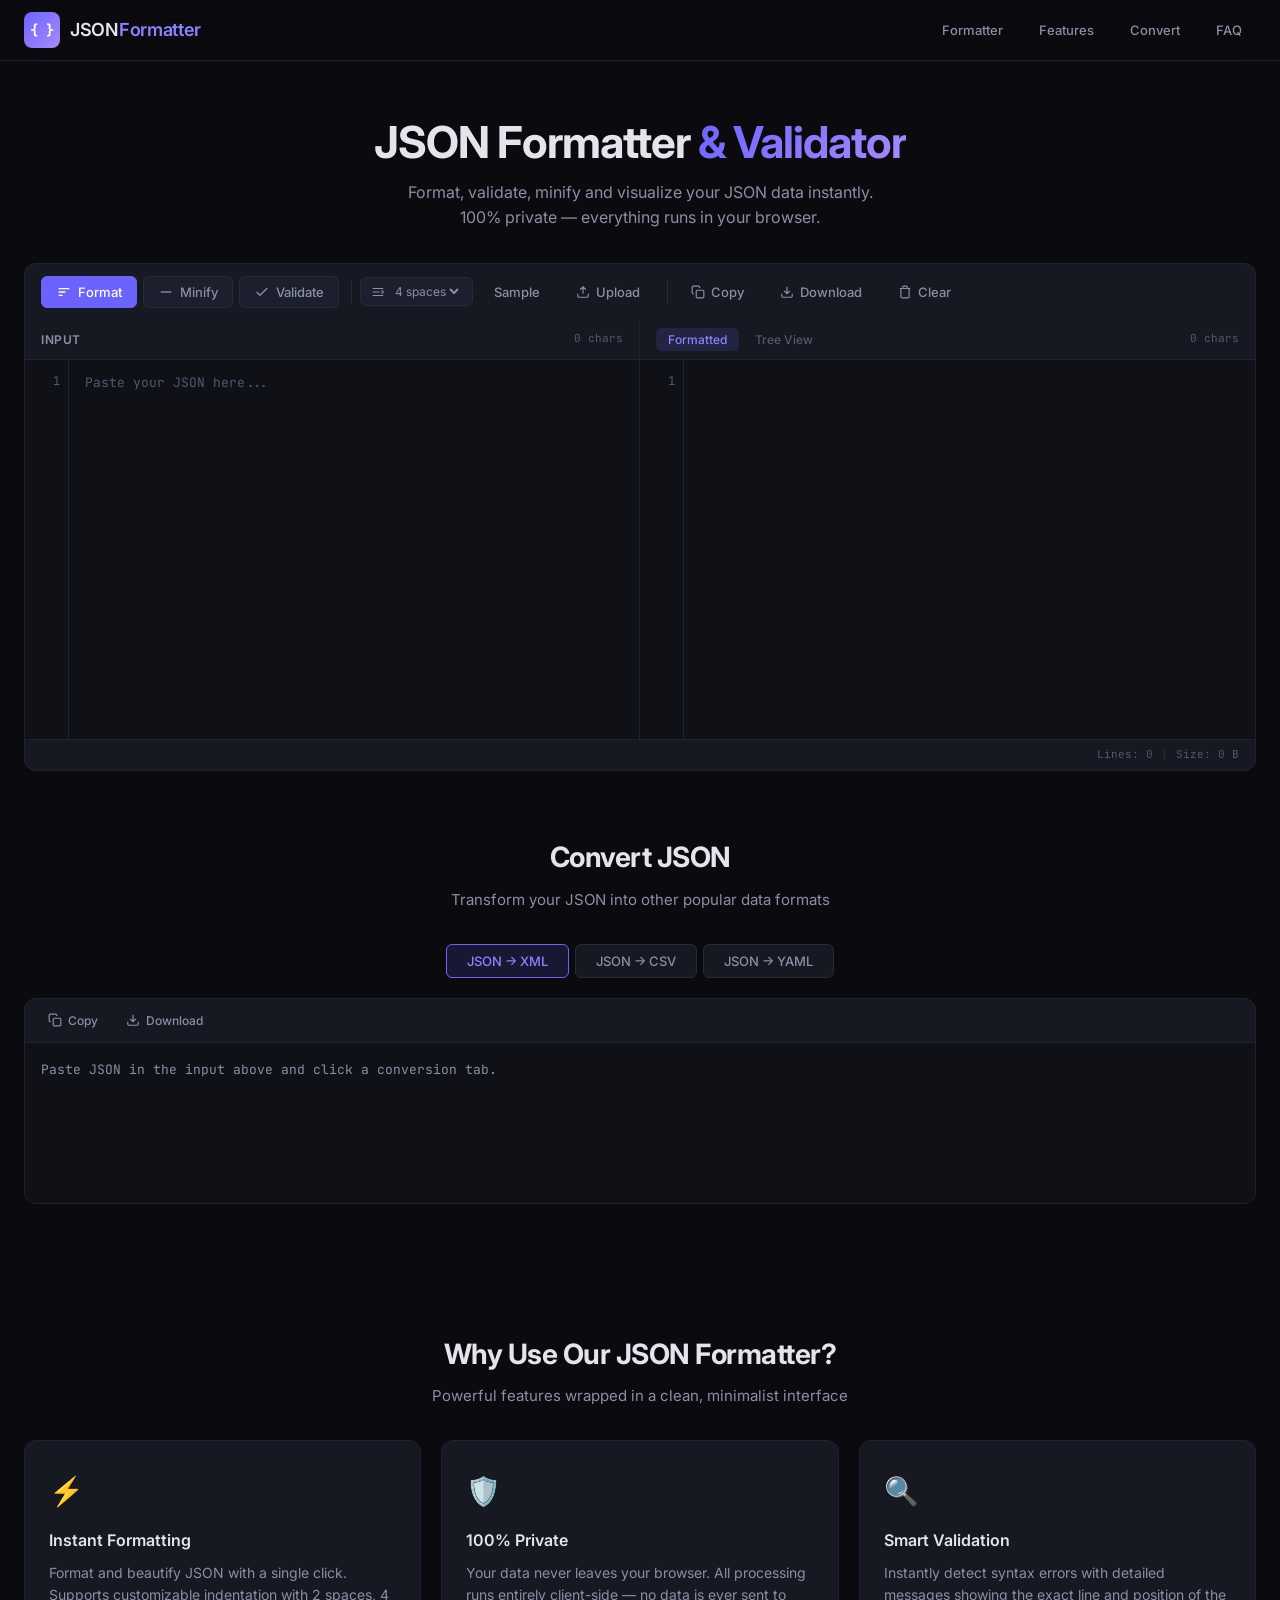
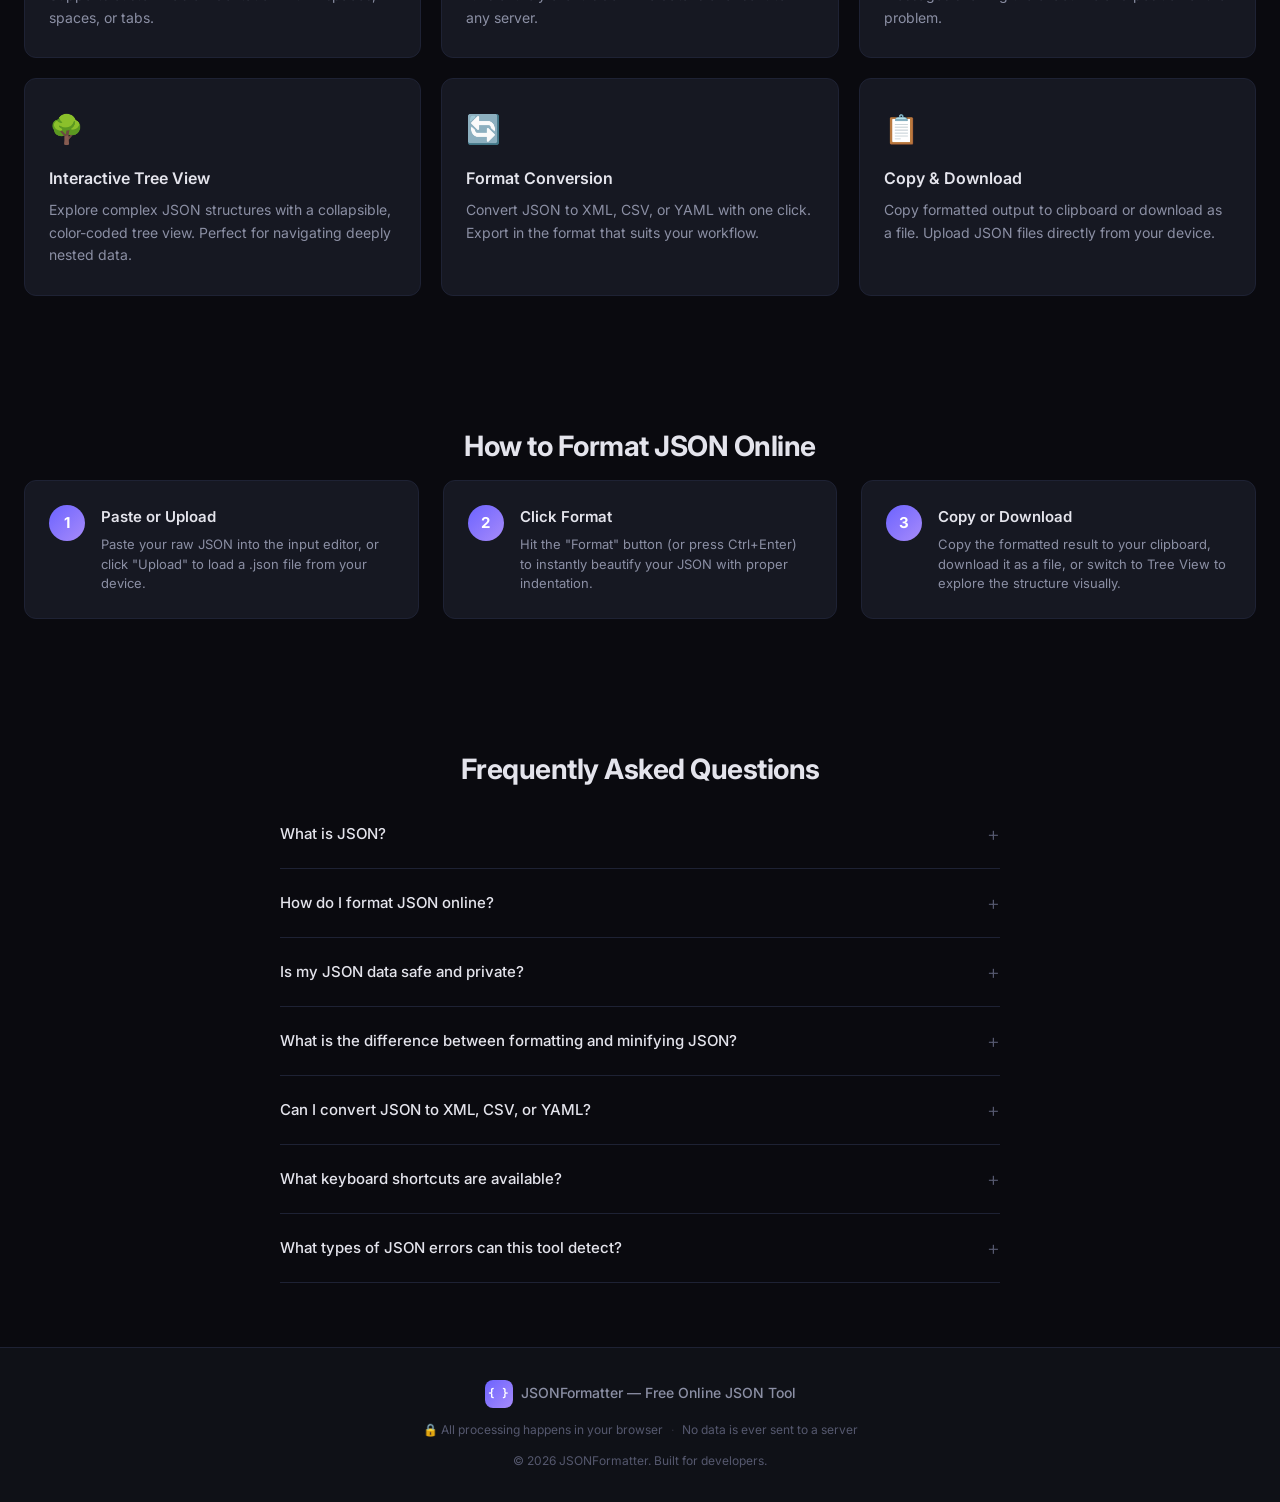
==== index.html @ 7b33b7fd "initial commit" ====
<!doctype html>
<html lang="en">
  <head>
    <meta charset="UTF-8" />
    <meta name="viewport" content="width=device-width, initial-scale=1.0" />
    <title>
      JSON Formatter & Validator - Free Online JSON Beautifier, Minifier & Tree
      Viewer
    </title>
    <meta
      name="description"
      content="Free online JSON formatter, validator and beautifier. Format, minify, validate JSON data instantly. Tree view, syntax highlighting, error detection. 100% client-side — your data never leaves your browser."
    />
    <meta
      name="keywords"
      content="JSON formatter, JSON validator, JSON beautifier, JSON minifier, JSON viewer, JSON tree view, JSON pretty print, online JSON tool, format JSON, validate JSON"
    />
    <meta name="robots" content="index, follow" />
    <link rel="canonical" href="https://jsonformatter.example.com/" />

    <!-- Open Graph -->
    <meta property="og:type" content="website" />
    <meta
      property="og:title"
      content="JSON Formatter & Validator — Free Online Tool"
    />
    <meta
      property="og:description"
      content="Format, validate, minify and visualize JSON instantly. 100% private — runs entirely in your browser."
    />
    <meta property="og:url" content="https://jsonformatter.example.com/" />

    <!-- Twitter Card -->
    <meta name="twitter:card" content="summary_large_image" />
    <meta name="twitter:title" content="JSON Formatter & Validator" />
    <meta
      name="twitter:description"
      content="Free online JSON formatter, validator, beautifier & tree viewer."
    />

    <!-- Fonts -->
    <link rel="preconnect" href="https://fonts.googleapis.com" />
    <link rel="preconnect" href="https://fonts.gstatic.com" crossorigin />
    <link
      href="https://fonts.googleapis.com/css2?family=Inter:wght@300;400;500;600;700&family=JetBrains+Mono:wght@400;500&display=swap"
      rel="stylesheet"
    />

    <link rel="stylesheet" href="style.css" />

    <!-- JSON-LD Structured Data -->
    <script type="application/ld+json">
      {
        "@context": "https://schema.org",
        "@type": "WebApplication",
        "name": "JSON Formatter & Validator",
        "url": "https://jsonformatter.example.com/",
        "description": "Free online tool to format, validate, minify, and visualize JSON data. 100% client-side processing.",
        "applicationCategory": "DeveloperApplication",
        "operatingSystem": "All",
        "offers": {
          "@type": "Offer",
          "price": "0",
          "priceCurrency": "USD"
        }
      }
    </script>
    <script type="application/ld+json">
      {
        "@context": "https://schema.org",
        "@type": "FAQPage",
        "mainEntity": [
          {
            "@type": "Question",
            "name": "What is JSON?",
            "acceptedAnswer": {
              "@type": "Answer",
              "text": "JSON (JavaScript Object Notation) is a lightweight data-interchange format. It is easy for humans to read and write and easy for machines to parse and generate. JSON is used widely in web APIs, configuration files, and data storage."
            }
          },
          {
            "@type": "Question",
            "name": "How do I format JSON online?",
            "acceptedAnswer": {
              "@type": "Answer",
              "text": "Paste your JSON data into the input editor, then click the 'Format' button. The formatted, indented JSON will appear in the output panel instantly. You can also use Ctrl+Enter as a keyboard shortcut."
            }
          },
          {
            "@type": "Question",
            "name": "Is my JSON data safe?",
            "acceptedAnswer": {
              "@type": "Answer",
              "text": "Yes! All processing happens entirely in your browser. Your JSON data never leaves your device and is never sent to any server."
            }
          },
          {
            "@type": "Question",
            "name": "What is the difference between JSON formatting and minification?",
            "acceptedAnswer": {
              "@type": "Answer",
              "text": "Formatting (or beautifying) adds indentation and line breaks to make JSON human-readable. Minification removes all unnecessary whitespace to reduce file size, which is useful for production environments and APIs."
            }
          },
          {
            "@type": "Question",
            "name": "Can I convert JSON to other formats?",
            "acceptedAnswer": {
              "@type": "Answer",
              "text": "Yes! This tool supports converting JSON to XML, CSV, and YAML formats. Simply paste your JSON and click the desired conversion tab."
            }
          }
        ]
      }
    </script>
  </head>
  <body>
    <!-- Header -->
    <header class="header">
      <div class="container header-inner">
        <a href="/" class="logo" aria-label="JSON Formatter Home">
          <span class="logo-icon">{ }</span>
          <span class="logo-text"
            >JSON<span class="logo-accent">Formatter</span></span
          >
        </a>
        <nav class="nav" aria-label="Main navigation">
          <a href="#tool" class="nav-link">Formatter</a>
          <a href="#features" class="nav-link">Features</a>
          <a href="#convert" class="nav-link">Convert</a>
          <a href="#faq" class="nav-link">FAQ</a>
        </nav>
      </div>
    </header>

    <!-- Hero -->
    <section class="hero">
      <div class="container">
        <h1 class="hero-title">
          JSON Formatter <span class="gradient-text">& Validator</span>
        </h1>
        <p class="hero-subtitle">
          Format, validate, minify and visualize your JSON data instantly.<br />100%
          private — everything runs in your browser.
        </p>
      </div>
    </section>

    <!-- Main Tool -->
    <main id="tool" class="tool-section">
      <div class="container">
        <!-- Toolbar -->
        <div class="toolbar">
          <div class="toolbar-group">
            <button
              id="btn-format"
              class="btn btn-primary"
              title="Format JSON (Ctrl+Enter)"
            >
              <svg
                width="16"
                height="16"
                viewBox="0 0 24 24"
                fill="none"
                stroke="currentColor"
                stroke-width="2"
              >
                <path d="M4 7h16M4 12h10M4 17h6" />
              </svg>
              Format
            </button>
            <button
              id="btn-minify"
              class="btn"
              title="Minify JSON (Ctrl+Shift+M)"
            >
              <svg
                width="16"
                height="16"
                viewBox="0 0 24 24"
                fill="none"
                stroke="currentColor"
                stroke-width="2"
              >
                <path d="M4 12h16" />
              </svg>
              Minify
            </button>
            <button id="btn-validate" class="btn" title="Validate JSON">
              <svg
                width="16"
                height="16"
                viewBox="0 0 24 24"
                fill="none"
                stroke="currentColor"
                stroke-width="2"
              >
                <path d="M20 6L9 17l-5-5" />
              </svg>
              Validate
            </button>
          </div>
          <div class="toolbar-group">
            <label class="indent-selector" title="Indentation">
              <svg
                width="14"
                height="14"
                viewBox="0 0 24 24"
                fill="none"
                stroke="currentColor"
                stroke-width="2"
              >
                <path d="M21 6H3M15 12H3M21 18H3M18 9l3 3-3 3" />
              </svg>
              <select id="indent-size">
                <option value="2">2 spaces</option>
                <option value="4" selected>4 spaces</option>
                <option value="\t">Tab</option>
              </select>
            </label>
            <button
              id="btn-sample"
              class="btn btn-ghost"
              title="Load sample JSON"
            >
              Sample
            </button>
            <button
              id="btn-upload"
              class="btn btn-ghost"
              title="Upload JSON file"
            >
              <svg
                width="14"
                height="14"
                viewBox="0 0 24 24"
                fill="none"
                stroke="currentColor"
                stroke-width="2"
              >
                <path
                  d="M21 15v4a2 2 0 01-2 2H5a2 2 0 01-2-2v-4M17 8l-5-5-5 5M12 3v12"
                />
              </svg>
              Upload
            </button>
            <input type="file" id="file-input" accept=".json,.txt" hidden />
          </div>
          <div class="toolbar-group">
            <button id="btn-copy" class="btn btn-ghost" title="Copy output">
              <svg
                width="14"
                height="14"
                viewBox="0 0 24 24"
                fill="none"
                stroke="currentColor"
                stroke-width="2"
              >
                <rect x="9" y="9" width="13" height="13" rx="2" />
                <path d="M5 15H4a2 2 0 01-2-2V4a2 2 0 012-2h9a2 2 0 012 2v1" />
              </svg>
              Copy
            </button>
            <button
              id="btn-download"
              class="btn btn-ghost"
              title="Download JSON"
            >
              <svg
                width="14"
                height="14"
                viewBox="0 0 24 24"
                fill="none"
                stroke="currentColor"
                stroke-width="2"
              >
                <path
                  d="M21 15v4a2 2 0 01-2 2H5a2 2 0 01-2-2v-4M7 10l5 5 5-5M12 15V3"
                />
              </svg>
              Download
            </button>
            <button id="btn-clear" class="btn btn-ghost" title="Clear all">
              <svg
                width="14"
                height="14"
                viewBox="0 0 24 24"
                fill="none"
                stroke="currentColor"
                stroke-width="2"
              >
                <path
                  d="M3 6h18M19 6v14a2 2 0 01-2 2H7a2 2 0 01-2-2V6m3 0V4a2 2 0 012-2h4a2 2 0 012 2v2"
                />
              </svg>
              Clear
            </button>
          </div>
        </div>

        <!-- Editor Panels -->
        <div class="editor-container">
          <!-- Input Panel -->
          <div class="editor-panel">
            <div class="panel-header">
              <span class="panel-title">Input</span>
              <span id="input-size" class="panel-badge">0 chars</span>
            </div>
            <div class="editor-wrap">
              <div class="line-numbers" id="input-lines">1</div>
              <textarea
                id="json-input"
                class="editor"
                placeholder="Paste your JSON here..."
                spellcheck="false"
                aria-label="JSON Input"
              ></textarea>
            </div>
          </div>

          <!-- Output Panel -->
          <div class="editor-panel">
            <div class="panel-header">
              <div class="output-tabs">
                <button class="tab active" data-tab="formatted">
                  Formatted
                </button>
                <button class="tab" data-tab="tree">Tree View</button>
              </div>
              <span id="output-size" class="panel-badge">0 chars</span>
            </div>
            <div class="editor-wrap" id="output-formatted">
              <div class="line-numbers" id="output-lines">1</div>
              <pre
                id="json-output"
                class="editor output-editor"
                aria-label="JSON Output"
              ></pre>
            </div>
            <div class="tree-container" id="output-tree" style="display: none">
              <div
                id="json-tree"
                class="tree"
                aria-label="JSON Tree View"
              ></div>
            </div>
          </div>
        </div>

        <!-- Status Bar -->
        <div class="status-bar">
          <div id="status-message" class="status-msg"></div>
          <div class="status-meta">
            <span id="status-lines">Lines: 0</span>
            <span class="divider">|</span>
            <span id="status-size">Size: 0 B</span>
          </div>
        </div>
      </div>
    </main>

    <!-- Conversion Section -->
    <section id="convert" class="convert-section">
      <div class="container">
        <h2 class="section-title">Convert JSON</h2>
        <p class="section-subtitle">
          Transform your JSON into other popular data formats
        </p>
        <div class="convert-tabs">
          <button class="convert-tab active" data-convert="xml">
            JSON → XML
          </button>
          <button class="convert-tab" data-convert="csv">JSON → CSV</button>
          <button class="convert-tab" data-convert="yaml">JSON → YAML</button>
        </div>
        <div class="convert-output-wrap">
          <div class="convert-toolbar">
            <button id="btn-convert-copy" class="btn btn-ghost btn-sm">
              <svg
                width="14"
                height="14"
                viewBox="0 0 24 24"
                fill="none"
                stroke="currentColor"
                stroke-width="2"
              >
                <rect x="9" y="9" width="13" height="13" rx="2" />
                <path d="M5 15H4a2 2 0 01-2-2V4a2 2 0 012-2h9a2 2 0 012 2v1" />
              </svg>
              Copy
            </button>
            <button id="btn-convert-download" class="btn btn-ghost btn-sm">
              <svg
                width="14"
                height="14"
                viewBox="0 0 24 24"
                fill="none"
                stroke="currentColor"
                stroke-width="2"
              >
                <path
                  d="M21 15v4a2 2 0 01-2 2H5a2 2 0 01-2-2v-4M7 10l5 5 5-5M12 15V3"
                />
              </svg>
              Download
            </button>
          </div>
          <pre
            id="convert-output"
            class="convert-output"
            aria-label="Conversion Output"
          >
Paste JSON in the input above and click a conversion tab.</pre
          >
        </div>
      </div>
    </section>

    <!-- Features Section -->
    <section id="features" class="features-section">
      <div class="container">
        <h2 class="section-title">Why Use Our JSON Formatter?</h2>
        <p class="section-subtitle">
          Powerful features wrapped in a clean, minimalist interface
        </p>
        <div class="features-grid">
          <article class="feature-card">
            <div class="feature-icon">⚡</div>
            <h3>Instant Formatting</h3>
            <p>
              Format and beautify JSON with a single click. Supports
              customizable indentation with 2 spaces, 4 spaces, or tabs.
            </p>
          </article>
          <article class="feature-card">
            <div class="feature-icon">🛡️</div>
            <h3>100% Private</h3>
            <p>
              Your data never leaves your browser. All processing runs entirely
              client-side — no data is ever sent to any server.
            </p>
          </article>
          <article class="feature-card">
            <div class="feature-icon">🔍</div>
            <h3>Smart Validation</h3>
            <p>
              Instantly detect syntax errors with detailed messages showing the
              exact line and position of the problem.
            </p>
          </article>
          <article class="feature-card">
            <div class="feature-icon">🌳</div>
            <h3>Interactive Tree View</h3>
            <p>
              Explore complex JSON structures with a collapsible, color-coded
              tree view. Perfect for navigating deeply nested data.
            </p>
          </article>
          <article class="feature-card">
            <div class="feature-icon">🔄</div>
            <h3>Format Conversion</h3>
            <p>
              Convert JSON to XML, CSV, or YAML with one click. Export in the
              format that suits your workflow.
            </p>
          </article>
          <article class="feature-card">
            <div class="feature-icon">📋</div>
            <h3>Copy & Download</h3>
            <p>
              Copy formatted output to clipboard or download as a file. Upload
              JSON files directly from your device.
            </p>
          </article>
        </div>
      </div>
    </section>

    <!-- How To Use -->
    <section class="howto-section">
      <div class="container">
        <h2 class="section-title">How to Format JSON Online</h2>
        <div class="steps">
          <div class="step">
            <div class="step-number">1</div>
            <div class="step-content">
              <h3>Paste or Upload</h3>
              <p>
                Paste your raw JSON into the input editor, or click "Upload" to
                load a .json file from your device.
              </p>
            </div>
          </div>
          <div class="step">
            <div class="step-number">2</div>
            <div class="step-content">
              <h3>Click Format</h3>
              <p>
                Hit the "Format" button (or press Ctrl+Enter) to instantly
                beautify your JSON with proper indentation.
              </p>
            </div>
          </div>
          <div class="step">
            <div class="step-number">3</div>
            <div class="step-content">
              <h3>Copy or Download</h3>
              <p>
                Copy the formatted result to your clipboard, download it as a
                file, or switch to Tree View to explore the structure visually.
              </p>
            </div>
          </div>
        </div>
      </div>
    </section>

    <!-- FAQ Section -->
    <section id="faq" class="faq-section">
      <div class="container">
        <h2 class="section-title">Frequently Asked Questions</h2>
        <div class="faq-list">
          <details class="faq-item">
            <summary>What is JSON?</summary>
            <div class="faq-answer">
              <p>
                JSON (JavaScript Object Notation) is a lightweight, text-based
                data interchange format. It's easy for humans to read and write,
                and easy for machines to parse and generate. JSON is the most
                common format for transmitting data in web applications between
                a server and client.
              </p>
            </div>
          </details>
          <details class="faq-item">
            <summary>How do I format JSON online?</summary>
            <div class="faq-answer">
              <p>
                Simply paste your raw or minified JSON into the input editor on
                the left, then click the "Format" button. The tool will
                instantly beautify it with proper indentation. You can also use
                the keyboard shortcut Ctrl+Enter.
              </p>
            </div>
          </details>
          <details class="faq-item">
            <summary>Is my JSON data safe and private?</summary>
            <div class="faq-answer">
              <p>
                Absolutely. All formatting, validation, and conversion happens
                entirely in your browser using JavaScript. Your data is never
                transmitted to any server. This makes it completely safe to use
                with sensitive or confidential data.
              </p>
            </div>
          </details>
          <details class="faq-item">
            <summary>
              What is the difference between formatting and minifying JSON?
            </summary>
            <div class="faq-answer">
              <p>
                Formatting (beautifying) adds indentation, line breaks, and
                spacing to make JSON human-readable. Minifying removes all
                unnecessary whitespace and line breaks to produce the most
                compact representation, which is ideal for reducing file size in
                production environments.
              </p>
            </div>
          </details>
          <details class="faq-item">
            <summary>Can I convert JSON to XML, CSV, or YAML?</summary>
            <div class="faq-answer">
              <p>
                Yes! After pasting your JSON into the input, scroll down to the
                "Convert JSON" section. Click on the desired format tab (XML,
                CSV, or YAML) to instantly transform your data. You can then
                copy or download the result.
              </p>
            </div>
          </details>
          <details class="faq-item">
            <summary>What keyboard shortcuts are available?</summary>
            <div class="faq-answer">
              <p>
                <strong>Ctrl + Enter</strong> — Format/beautify JSON<br /><strong
                  >Ctrl + Shift + M</strong
                >
                — Minify JSON<br />These shortcuts work when the input editor is
                focused.
              </p>
            </div>
          </details>
          <details class="faq-item">
            <summary>What types of JSON errors can this tool detect?</summary>
            <div class="faq-answer">
              <p>
                The validator can detect all JSON syntax errors including:
                missing or extra commas, unmatched brackets or braces, invalid
                string formatting, incorrect use of quotes, trailing commas, and
                more. Error messages include the line and position of the issue.
              </p>
            </div>
          </details>
        </div>
      </div>
    </section>

    <!-- Footer -->
    <footer class="footer">
      <div class="container footer-inner">
        <div class="footer-brand">
          <span class="logo-icon logo-icon-sm">{ }</span>
          <span class="footer-text">JSONFormatter — Free Online JSON Tool</span>
        </div>
        <div class="footer-meta">
          <span>🔒 All processing happens in your browser</span>
          <span class="divider">·</span>
          <span>No data is ever sent to a server</span>
        </div>
        <div class="footer-copy">
          © 2026 JSONFormatter. Built for developers.
        </div>
      </div>
    </footer>

    <!-- Toast notification -->
    <div id="toast" class="toast" aria-live="polite"></div>

    <script src="app.js"></script>
  </body>
</html>
---- style.css ----
/* =========================================
   JSON Formatter — Minimal Dark Design
   ========================================= */

/* ---------- Reset & Base ---------- */
*,
*::before,
*::after {
  margin: 0;
  padding: 0;
  box-sizing: border-box;
}

:root {
  /* Background layers */
  --bg-deep: #0a0a0f;
  --bg-base: #0f1117;
  --bg-surface: #161822;
  --bg-elevated: #1c1f2e;
  --bg-hover: #232738;

  /* Accent */
  --accent: #6c63ff;
  --accent-light: #8b83ff;
  --accent-glow: rgba(108, 99, 255, 0.15);
  --accent-gradient: linear-gradient(135deg, #6c63ff, #a78bfa);

  /* Text */
  --text-primary: #e4e4ec;
  --text-secondary: #8b8fa4;
  --text-muted: #55586e;

  /* Borders */
  --border: #1e2234;
  --border-light: #262a3d;

  /* Status */
  --success: #34d399;
  --error: #f87171;
  --warning: #fbbf24;

  /* Syntax highlighting */
  --syn-key: #7dd3fc;
  --syn-string: #86efac;
  --syn-number: #fbbf24;
  --syn-bool: #c084fc;
  --syn-null: #f87171;
  --syn-bracket: #8b8fa4;

  /* Sizing */
  --radius: 12px;
  --radius-sm: 8px;
  --radius-xs: 6px;
  --container-max: 1280px;

  /* Transitions */
  --transition: 0.2s cubic-bezier(0.4, 0, 0.2, 1);
}

html {
  scroll-behavior: smooth;
  -webkit-font-smoothing: antialiased;
  -moz-osx-font-smoothing: grayscale;
}

body {
  font-family:
    "Inter",
    -apple-system,
    BlinkMacSystemFont,
    sans-serif;
  background: var(--bg-deep);
  color: var(--text-primary);
  line-height: 1.6;
  min-height: 100vh;
}

.container {
  max-width: var(--container-max);
  margin: 0 auto;
  padding: 0 24px;
}

/* ---------- Header ---------- */
.header {
  position: sticky;
  top: 0;
  z-index: 100;
  background: rgba(10, 10, 15, 0.8);
  backdrop-filter: blur(20px);
  -webkit-backdrop-filter: blur(20px);
  border-bottom: 1px solid var(--border);
}

.header-inner {
  display: flex;
  align-items: center;
  justify-content: space-between;
  height: 60px;
}

.logo {
  display: flex;
  align-items: center;
  gap: 10px;
  text-decoration: none;
  color: var(--text-primary);
}

.logo-icon {
  display: inline-flex;
  align-items: center;
  justify-content: center;
  width: 36px;
  height: 36px;
  background: var(--accent-gradient);
  border-radius: var(--radius-sm);
  font-family: "JetBrains Mono", monospace;
  font-weight: 700;
  font-size: 14px;
  color: #fff;
}

.logo-icon-sm {
  width: 28px;
  height: 28px;
  font-size: 11px;
}

.logo-text {
  font-weight: 600;
  font-size: 18px;
  letter-spacing: -0.3px;
}

.logo-accent {
  color: var(--accent-light);
}

.nav {
  display: flex;
  gap: 8px;
}

.nav-link {
  padding: 6px 14px;
  border-radius: var(--radius-xs);
  text-decoration: none;
  font-size: 13px;
  font-weight: 500;
  color: var(--text-secondary);
  transition: var(--transition);
}

.nav-link:hover {
  color: var(--text-primary);
  background: var(--bg-hover);
}

/* ---------- Hero ---------- */
.hero {
  text-align: center;
  padding: 56px 0 32px;
}

.hero-title {
  font-size: clamp(28px, 5vw, 44px);
  font-weight: 700;
  letter-spacing: -1px;
  line-height: 1.15;
  margin-bottom: 12px;
}

.gradient-text {
  background: var(--accent-gradient);
  -webkit-background-clip: text;
  -webkit-text-fill-color: transparent;
  background-clip: text;
}

.hero-subtitle {
  font-size: 16px;
  color: var(--text-secondary);
  max-width: 520px;
  margin: 0 auto;
  line-height: 1.6;
}

/* ---------- Toolbar ---------- */
.toolbar {
  display: flex;
  flex-wrap: wrap;
  align-items: center;
  gap: 8px;
  padding: 12px 16px;
  background: var(--bg-surface);
  border: 1px solid var(--border);
  border-radius: var(--radius) var(--radius) 0 0;
  border-bottom: none;
}

.toolbar-group {
  display: flex;
  align-items: center;
  gap: 6px;
}

.toolbar-group:not(:last-child)::after {
  content: "";
  width: 1px;
  height: 24px;
  background: var(--border-light);
  margin-left: 6px;
}

.btn {
  display: inline-flex;
  align-items: center;
  gap: 6px;
  padding: 7px 14px;
  border: 1px solid var(--border-light);
  border-radius: var(--radius-xs);
  background: var(--bg-elevated);
  color: var(--text-secondary);
  font-family: "Inter", sans-serif;
  font-size: 13px;
  font-weight: 500;
  cursor: pointer;
  transition: var(--transition);
  white-space: nowrap;
}

.btn:hover {
  color: var(--text-primary);
  background: var(--bg-hover);
  border-color: var(--border-light);
}

.btn-primary {
  background: var(--accent);
  border-color: var(--accent);
  color: #fff;
}

.btn-primary:hover {
  background: var(--accent-light);
  border-color: var(--accent-light);
  box-shadow: 0 0 20px var(--accent-glow);
  color: #fff;
}

.btn-ghost {
  background: transparent;
  border-color: transparent;
}

.btn-ghost:hover {
  background: var(--bg-hover);
  border-color: var(--border-light);
}

.btn-sm {
  padding: 5px 10px;
  font-size: 12px;
}

.indent-selector {
  display: inline-flex;
  align-items: center;
  gap: 6px;
  padding: 5px 10px;
  border-radius: var(--radius-xs);
  background: var(--bg-elevated);
  border: 1px solid var(--border-light);
  color: var(--text-secondary);
  font-size: 12px;
  cursor: pointer;
}

.indent-selector select {
  background: transparent;
  border: none;
  color: var(--text-secondary);
  font-family: "Inter", sans-serif;
  font-size: 12px;
  cursor: pointer;
  outline: none;
}

.indent-selector select option {
  background: var(--bg-surface);
  color: var(--text-primary);
}

/* ---------- Editor Panels ---------- */
.editor-container {
  display: grid;
  grid-template-columns: 1fr 1fr;
  border: 1px solid var(--border);
  border-top: none;
  min-height: 420px;
}

.editor-panel {
  display: flex;
  flex-direction: column;
}

.editor-panel:first-child {
  border-right: 1px solid var(--border);
}

.panel-header {
  display: flex;
  align-items: center;
  justify-content: space-between;
  padding: 8px 16px;
  background: var(--bg-surface);
  border-bottom: 1px solid var(--border);
  min-height: 40px;
}

.panel-title {
  font-size: 12px;
  font-weight: 600;
  color: var(--text-secondary);
  text-transform: uppercase;
  letter-spacing: 0.5px;
}

.panel-badge {
  font-size: 11px;
  color: var(--text-muted);
  font-family: "JetBrains Mono", monospace;
}

.output-tabs {
  display: flex;
  gap: 4px;
}

.tab {
  padding: 4px 12px;
  border: none;
  border-radius: var(--radius-xs);
  background: transparent;
  color: var(--text-muted);
  font-family: "Inter", sans-serif;
  font-size: 12px;
  font-weight: 500;
  cursor: pointer;
  transition: var(--transition);
}

.tab:hover {
  color: var(--text-secondary);
}

.tab.active {
  background: var(--accent-glow);
  color: var(--accent-light);
}

.editor-wrap {
  flex: 1;
  display: flex;
  position: relative;
  overflow: hidden;
}

.line-numbers {
  width: 44px;
  padding: 12px 8px;
  background: var(--bg-base);
  border-right: 1px solid var(--border);
  font-family: "JetBrains Mono", monospace;
  font-size: 12px;
  line-height: 1.65;
  color: var(--text-muted);
  text-align: right;
  user-select: none;
  overflow: hidden;
  white-space: pre-line;
}

.editor {
  flex: 1;
  width: 100%;
  padding: 12px 16px;
  background: var(--bg-base);
  border: none;
  outline: none;
  resize: none;
  font-family: "JetBrains Mono", monospace;
  font-size: 13px;
  line-height: 1.65;
  color: var(--text-primary);
  tab-size: 4;
  overflow: auto;
}

.editor::placeholder {
  color: var(--text-muted);
}

.output-editor {
  margin: 0;
  white-space: pre;
  cursor: text;
  user-select: text;
}

/* Scrollbar styling */
.editor::-webkit-scrollbar,
.tree-container::-webkit-scrollbar,
.convert-output::-webkit-scrollbar {
  width: 6px;
  height: 6px;
}
.editor::-webkit-scrollbar-track,
.tree-container::-webkit-scrollbar-track,
.convert-output::-webkit-scrollbar-track {
  background: transparent;
}
.editor::-webkit-scrollbar-thumb,
.tree-container::-webkit-scrollbar-thumb,
.convert-output::-webkit-scrollbar-thumb {
  background: var(--border-light);
  border-radius: 3px;
}

/* ---------- Tree View ---------- */
.tree-container {
  flex: 1;
  padding: 16px;
  background: var(--bg-base);
  overflow: auto;
}

.tree {
  font-family: "JetBrains Mono", monospace;
  font-size: 13px;
  line-height: 1.7;
}

.tree-node {
  padding-left: 20px;
}

.tree-key {
  color: var(--syn-key);
}

.tree-string {
  color: var(--syn-string);
}

.tree-number {
  color: var(--syn-number);
}

.tree-boolean {
  color: var(--syn-bool);
}

.tree-null {
  color: var(--syn-null);
  font-style: italic;
}

.tree-bracket {
  color: var(--syn-bracket);
}

.tree-toggle {
  display: inline-flex;
  align-items: center;
  justify-content: center;
  width: 16px;
  height: 16px;
  border: none;
  border-radius: 3px;
  background: var(--bg-hover);
  color: var(--text-secondary);
  font-size: 10px;
  cursor: pointer;
  margin-right: 4px;
  transition: var(--transition);
  vertical-align: middle;
}

.tree-toggle:hover {
  background: var(--accent-glow);
  color: var(--accent-light);
}

.tree-badge {
  display: inline-block;
  padding: 0 6px;
  margin-left: 6px;
  background: var(--bg-hover);
  border-radius: 10px;
  font-size: 10px;
  color: var(--text-muted);
}

.tree-collapsed > .tree-node {
  display: none;
}

/* ---------- Status Bar ---------- */
.status-bar {
  display: flex;
  align-items: center;
  justify-content: space-between;
  padding: 6px 16px;
  background: var(--bg-surface);
  border: 1px solid var(--border);
  border-top: none;
  border-radius: 0 0 var(--radius) var(--radius);
  font-size: 12px;
}

.status-msg {
  font-weight: 500;
  min-height: 18px;
}

.status-msg.success {
  color: var(--success);
}
.status-msg.error {
  color: var(--error);
}

.status-meta {
  display: flex;
  gap: 8px;
  color: var(--text-muted);
  font-family: "JetBrains Mono", monospace;
  font-size: 11px;
}

.divider {
  color: var(--text-muted);
  opacity: 0.4;
}

/* ---------- Convert Section ---------- */
.convert-section {
  padding: 64px 0;
}

.section-title {
  text-align: center;
  font-size: 28px;
  font-weight: 700;
  letter-spacing: -0.5px;
  margin-bottom: 8px;
}

.section-subtitle {
  text-align: center;
  font-size: 15px;
  color: var(--text-secondary);
  margin-bottom: 32px;
}

.convert-tabs {
  display: flex;
  justify-content: center;
  gap: 6px;
  margin-bottom: 20px;
}

.convert-tab {
  padding: 8px 20px;
  border: 1px solid var(--border-light);
  border-radius: var(--radius-xs);
  background: var(--bg-surface);
  color: var(--text-secondary);
  font-family: "Inter", sans-serif;
  font-size: 13px;
  font-weight: 500;
  cursor: pointer;
  transition: var(--transition);
}

.convert-tab:hover {
  background: var(--bg-hover);
  color: var(--text-primary);
}

.convert-tab.active {
  background: var(--accent-glow);
  border-color: var(--accent);
  color: var(--accent-light);
}

.convert-output-wrap {
  background: var(--bg-surface);
  border: 1px solid var(--border);
  border-radius: var(--radius);
  overflow: hidden;
}

.convert-toolbar {
  display: flex;
  gap: 6px;
  padding: 8px 12px;
  border-bottom: 1px solid var(--border);
}

.convert-output {
  padding: 16px;
  margin: 0;
  min-height: 160px;
  max-height: 400px;
  overflow: auto;
  font-family: "JetBrains Mono", monospace;
  font-size: 13px;
  line-height: 1.65;
  color: var(--text-secondary);
  background: var(--bg-base);
  white-space: pre;
}

/* ---------- Features Section ---------- */
.features-section {
  padding: 64px 0;
}

.features-grid {
  display: grid;
  grid-template-columns: repeat(3, 1fr);
  gap: 20px;
}

.feature-card {
  padding: 28px 24px;
  background: var(--bg-surface);
  border: 1px solid var(--border);
  border-radius: var(--radius);
  transition: var(--transition);
}

.feature-card:hover {
  border-color: var(--border-light);
  transform: translateY(-2px);
  box-shadow: 0 8px 32px rgba(0, 0, 0, 0.3);
}

.feature-icon {
  font-size: 28px;
  margin-bottom: 14px;
}

.feature-card h3 {
  font-size: 16px;
  font-weight: 600;
  margin-bottom: 8px;
  color: var(--text-primary);
}

.feature-card p {
  font-size: 14px;
  color: var(--text-secondary);
  line-height: 1.6;
}

/* ---------- How-To Section ---------- */
.howto-section {
  padding: 64px 0;
}

.steps {
  display: flex;
  gap: 24px;
  margin-top: 12px;
}

.step {
  flex: 1;
  display: flex;
  align-items: flex-start;
  gap: 16px;
  padding: 24px;
  background: var(--bg-surface);
  border: 1px solid var(--border);
  border-radius: var(--radius);
}

.step-number {
  display: flex;
  align-items: center;
  justify-content: center;
  min-width: 36px;
  height: 36px;
  background: var(--accent-gradient);
  border-radius: 50%;
  font-weight: 700;
  font-size: 15px;
  color: #fff;
}

.step-content h3 {
  font-size: 15px;
  font-weight: 600;
  margin-bottom: 6px;
}

.step-content p {
  font-size: 13px;
  color: var(--text-secondary);
  line-height: 1.5;
}

/* ---------- FAQ Section ---------- */
.faq-section {
  padding: 64px 0;
}

.faq-list {
  max-width: 720px;
  margin: 0 auto;
}

.faq-item {
  border-bottom: 1px solid var(--border);
}

.faq-item summary {
  padding: 18px 0;
  font-size: 15px;
  font-weight: 500;
  color: var(--text-primary);
  cursor: pointer;
  list-style: none;
  display: flex;
  align-items: center;
  justify-content: space-between;
  transition: var(--transition);
}

.faq-item summary::-webkit-details-marker {
  display: none;
}

.faq-item summary::after {
  content: "+";
  font-size: 20px;
  font-weight: 300;
  color: var(--text-muted);
  transition: var(--transition);
}

.faq-item[open] summary::after {
  content: "−";
  color: var(--accent-light);
}

.faq-item summary:hover {
  color: var(--accent-light);
}

.faq-answer {
  padding: 0 0 18px;
  font-size: 14px;
  color: var(--text-secondary);
  line-height: 1.6;
  animation: fadeIn 0.25s ease;
}

/* ---------- Footer ---------- */
.footer {
  padding: 32px 0;
  border-top: 1px solid var(--border);
  background: var(--bg-base);
}

.footer-inner {
  display: flex;
  flex-direction: column;
  align-items: center;
  gap: 12px;
  text-align: center;
}

.footer-brand {
  display: flex;
  align-items: center;
  gap: 8px;
}

.footer-text {
  font-size: 14px;
  font-weight: 500;
  color: var(--text-secondary);
}

.footer-meta {
  display: flex;
  align-items: center;
  gap: 8px;
  font-size: 12px;
  color: var(--text-muted);
}

.footer-copy {
  font-size: 12px;
  color: var(--text-muted);
}

/* ---------- Toast ---------- */
.toast {
  position: fixed;
  bottom: 32px;
  left: 50%;
  transform: translateX(-50%) translateY(80px);
  padding: 10px 24px;
  background: var(--bg-elevated);
  border: 1px solid var(--border-light);
  border-radius: var(--radius-sm);
  font-size: 13px;
  font-weight: 500;
  color: var(--text-primary);
  box-shadow: 0 12px 40px rgba(0, 0, 0, 0.5);
  pointer-events: none;
  opacity: 0;
  transition: all 0.35s cubic-bezier(0.4, 0, 0.2, 1);
  z-index: 1000;
}

.toast.show {
  opacity: 1;
  transform: translateX(-50%) translateY(0);
}

/* ---------- Animations ---------- */
@keyframes fadeIn {
  from {
    opacity: 0;
    transform: translateY(-4px);
  }
  to {
    opacity: 1;
    transform: translateY(0);
  }
}

/* ---------- Responsive ---------- */
@media (max-width: 900px) {
  .editor-container {
    grid-template-columns: 1fr;
  }

  .editor-panel:first-child {
    border-right: none;
    border-bottom: 1px solid var(--border);
  }

  .editor {
    min-height: 200px;
  }

  .features-grid {
    grid-template-columns: 1fr 1fr;
  }

  .steps {
    flex-direction: column;
  }

  .nav {
    display: none;
  }
}

@media (max-width: 600px) {
  .hero {
    padding: 40px 0 24px;
  }
  .hero-subtitle {
    font-size: 14px;
  }

  .toolbar {
    padding: 10px;
    gap: 6px;
  }

  .toolbar-group:not(:last-child)::after {
    display: none;
  }

  .features-grid {
    grid-template-columns: 1fr;
  }

  .section-title {
    font-size: 22px;
  }

  .btn span:not(:only-child) {
    display: none;
  }
}

/* ---------- Syntax Highlighting (output) ---------- */
.hl-key {
  color: var(--syn-key);
}
.hl-string {
  color: var(--syn-string);
}
.hl-number {
  color: var(--syn-number);
}
.hl-boolean {
  color: var(--syn-bool);
}
.hl-null {
  color: var(--syn-null);
  font-style: italic;
}
.hl-bracket {
  color: var(--syn-bracket);
}
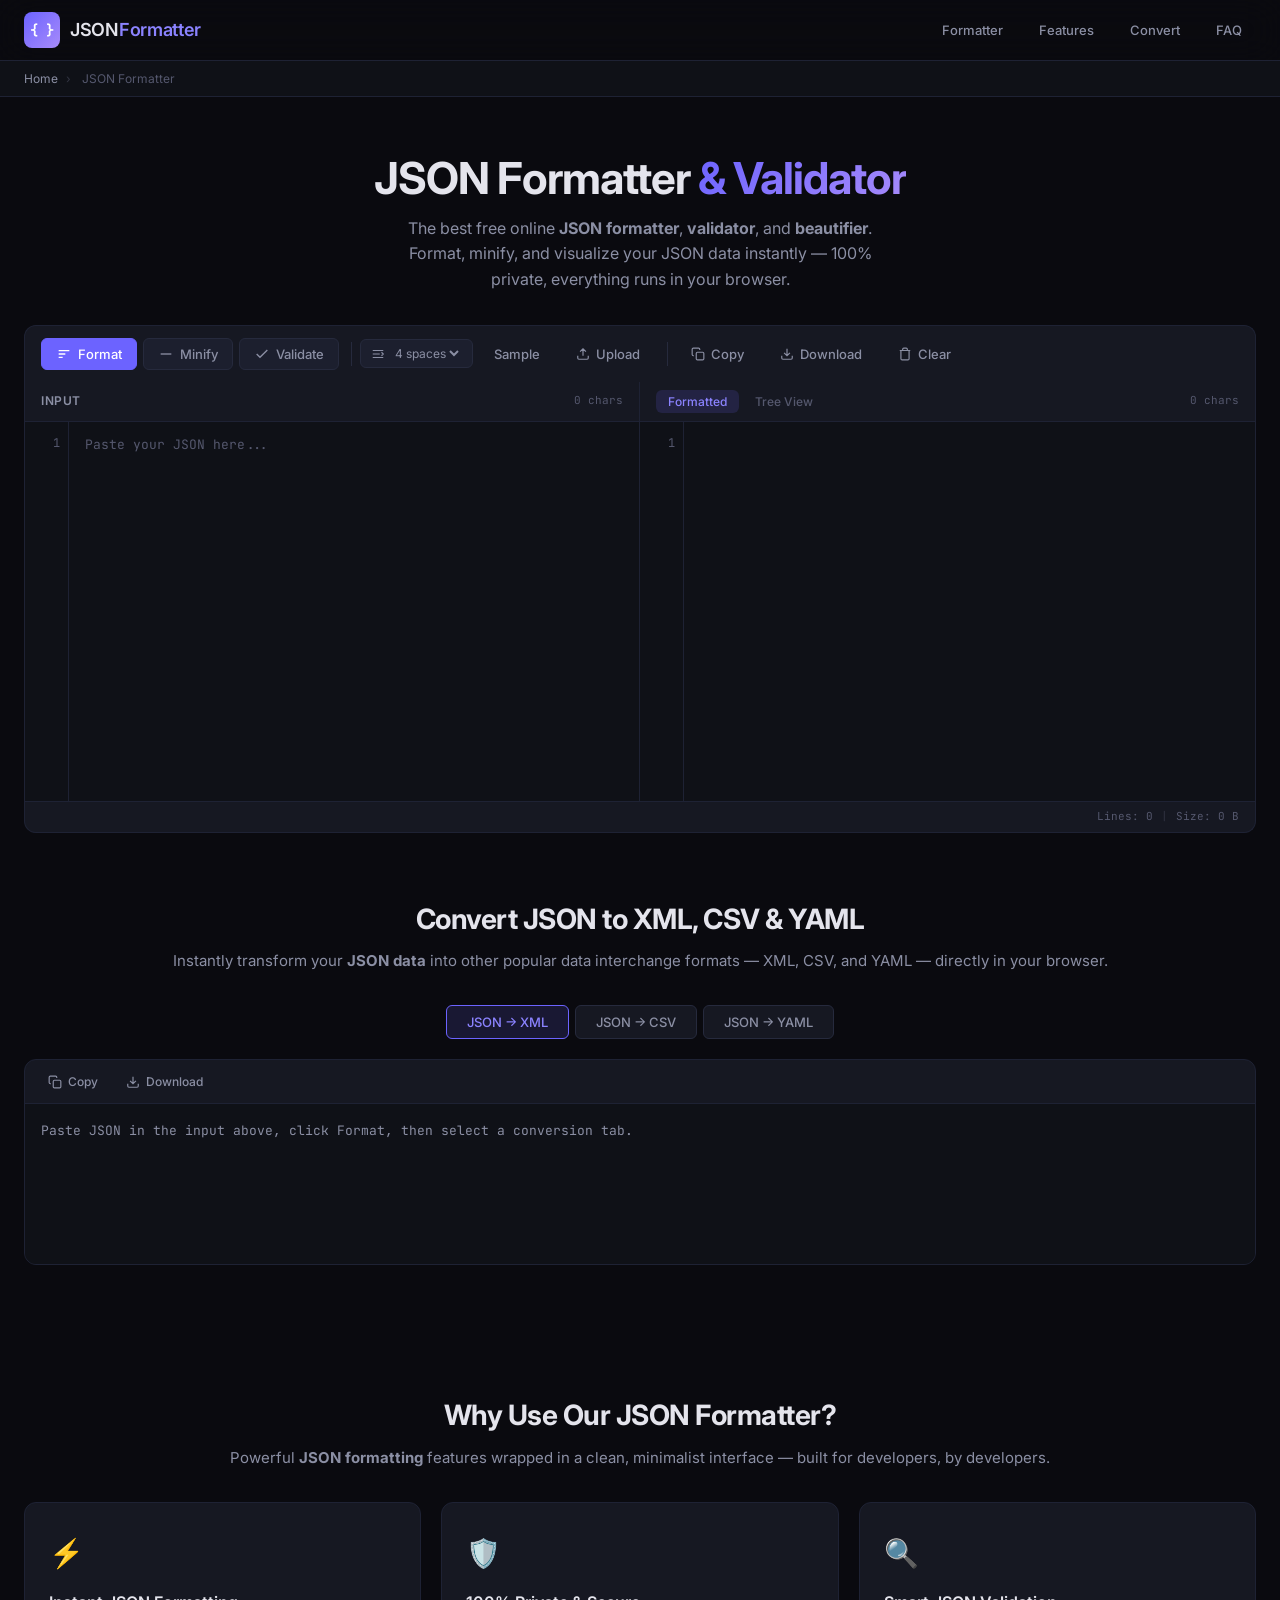
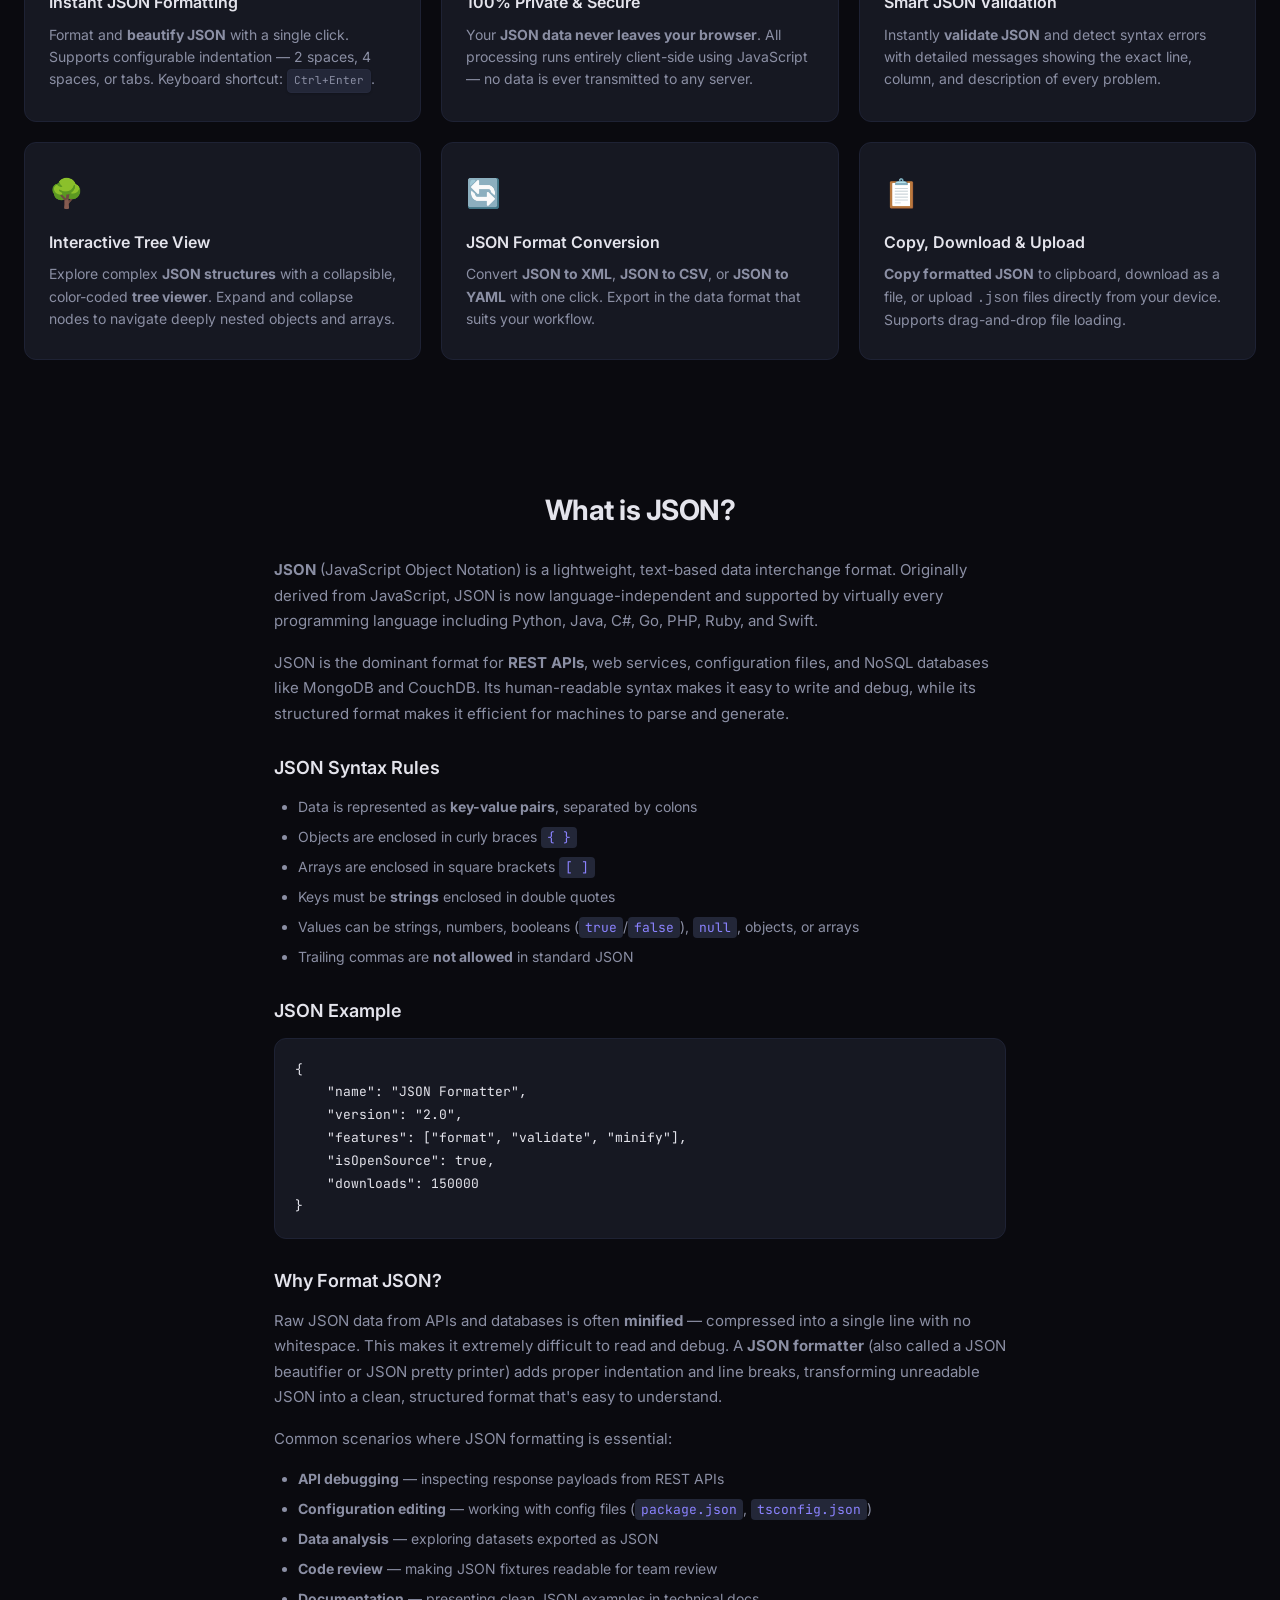
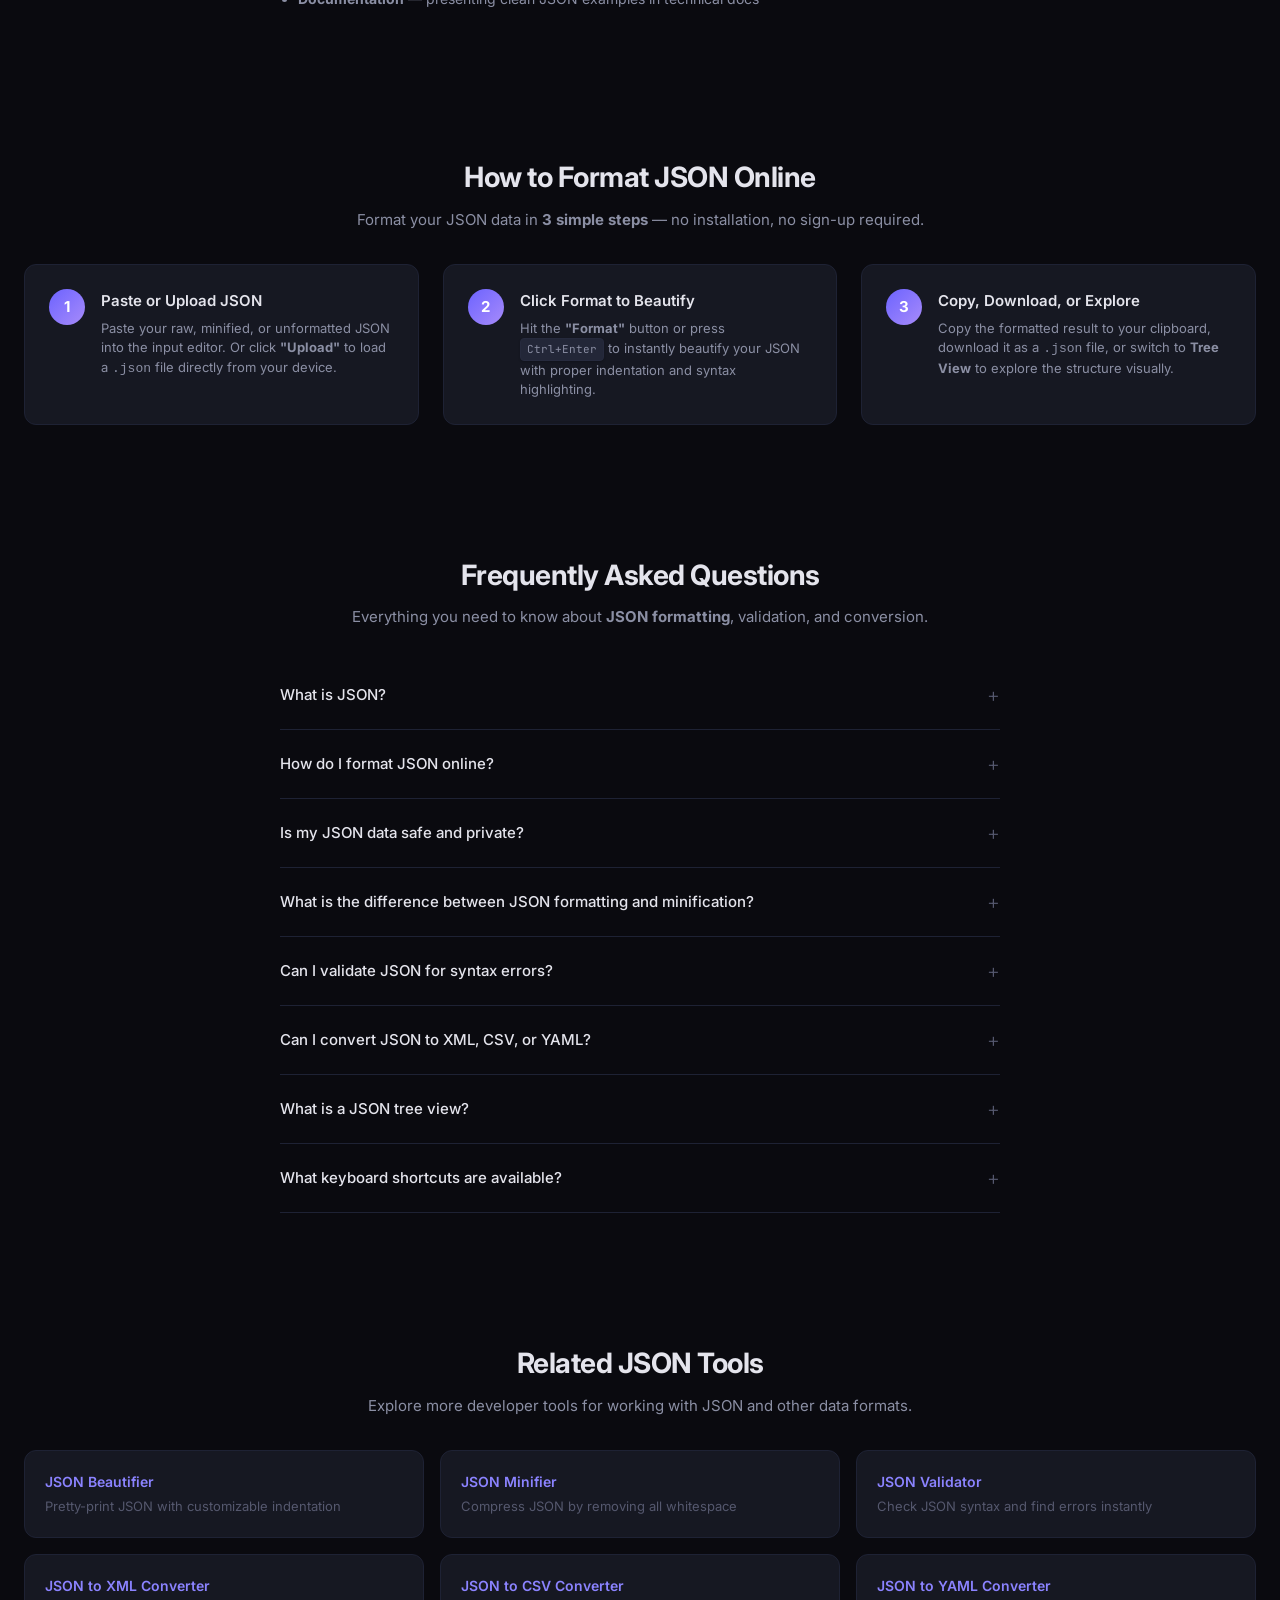
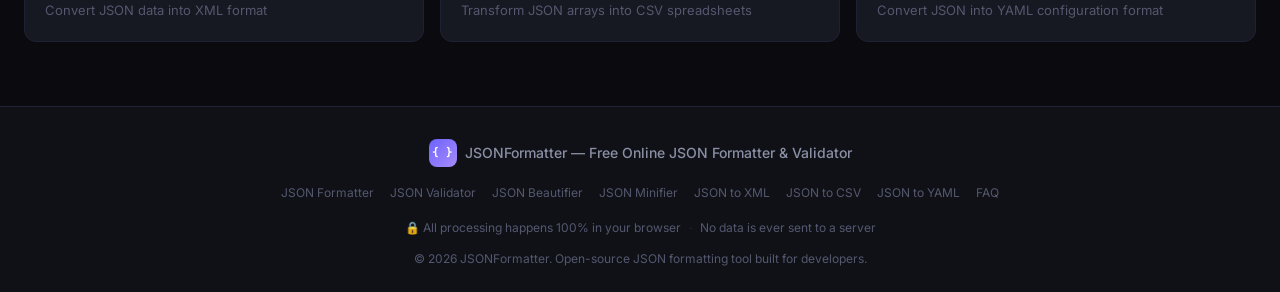
==== commit 5f008515: "seo optimization" ====
--- a/index.html
+++ b/index.html
@@ -1,632 +1,648 @@
-<!doctype html>
+<!DOCTYPE html>
 <html lang="en">
-  <head>
-    <meta charset="UTF-8" />
-    <meta name="viewport" content="width=device-width, initial-scale=1.0" />
-    <title>
-      JSON Formatter & Validator - Free Online JSON Beautifier, Minifier & Tree
-      Viewer
-    </title>
-    <meta
-      name="description"
-      content="Free online JSON formatter, validator and beautifier. Format, minify, validate JSON data instantly. Tree view, syntax highlighting, error detection. 100% client-side — your data never leaves your browser."
-    />
-    <meta
-      name="keywords"
-      content="JSON formatter, JSON validator, JSON beautifier, JSON minifier, JSON viewer, JSON tree view, JSON pretty print, online JSON tool, format JSON, validate JSON"
-    />
-    <meta name="robots" content="index, follow" />
-    <link rel="canonical" href="https://jsonformatter.example.com/" />
-
-    <!-- Open Graph -->
-    <meta property="og:type" content="website" />
-    <meta
-      property="og:title"
-      content="JSON Formatter & Validator — Free Online Tool"
-    />
-    <meta
-      property="og:description"
-      content="Format, validate, minify and visualize JSON instantly. 100% private — runs entirely in your browser."
-    />
-    <meta property="og:url" content="https://jsonformatter.example.com/" />
+<head>
+    <meta charset="UTF-8">
+    <meta name="viewport" content="width=device-width, initial-scale=1.0">
+
+    <!-- Primary SEO Meta -->
+    <title>JSON Formatter Online - Free JSON Validator, Beautifier & Viewer</title>
+    <meta name="description" content="Free online JSON formatter and validator. Format, beautify, minify, and validate JSON instantly. Tree viewer, syntax highlighting, JSON to XML/CSV/YAML converter. 100% client-side — your data never leaves your browser.">
+    <meta name="keywords" content="JSON formatter, JSON validator, JSON beautifier, JSON minifier, JSON viewer, JSON pretty print, JSON tree view, online JSON tool, format JSON online, validate JSON online, JSON to XML, JSON to CSV, JSON to YAML, JSON lint, JSON checker, JSON parser, JSON editor online, beautify JSON, minify JSON, JSON formatting tool">
+    <meta name="robots" content="index, follow, max-snippet:-1, max-image-preview:large, max-video-preview:-1">
+    <meta name="author" content="JSONFormatter">
+    <meta name="theme-color" content="#6c63ff">
+    <link rel="canonical" href="https://jsonformatter.example.com/">
+
+    <!-- Open Graph / Facebook -->
+    <meta property="og:type" content="website">
+    <meta property="og:site_name" content="JSON Formatter Online">
+    <meta property="og:title" content="JSON Formatter Online - Free JSON Validator & Beautifier">
+    <meta property="og:description" content="Format, validate, beautify, and minify JSON data instantly. Interactive tree viewer, syntax highlighting, and JSON-to-XML/CSV/YAML conversion. 100% private — runs entirely in your browser.">
+    <meta property="og:url" content="https://jsonformatter.example.com/">
+    <meta property="og:locale" content="en_US">
 
     <!-- Twitter Card -->
-    <meta name="twitter:card" content="summary_large_image" />
-    <meta name="twitter:title" content="JSON Formatter & Validator" />
-    <meta
-      name="twitter:description"
-      content="Free online JSON formatter, validator, beautifier & tree viewer."
-    />
+    <meta name="twitter:card" content="summary_large_image">
+    <meta name="twitter:title" content="JSON Formatter Online - Free JSON Validator & Beautifier">
+    <meta name="twitter:description" content="Format, validate, beautify, and minify JSON data instantly. Tree viewer, syntax highlighting, and format conversion. 100% private.">
 
     <!-- Fonts -->
-    <link rel="preconnect" href="https://fonts.googleapis.com" />
-    <link rel="preconnect" href="https://fonts.gstatic.com" crossorigin />
-    <link
-      href="https://fonts.googleapis.com/css2?family=Inter:wght@300;400;500;600;700&family=JetBrains+Mono:wght@400;500&display=swap"
-      rel="stylesheet"
-    />
-
-    <link rel="stylesheet" href="style.css" />
-
-    <!-- JSON-LD Structured Data -->
+    <link rel="preconnect" href="https://fonts.googleapis.com">
+    <link rel="preconnect" href="https://fonts.gstatic.com" crossorigin>
+    <link href="https://fonts.googleapis.com/css2?family=Inter:wght@300;400;500;600;700&family=JetBrains+Mono:wght@400;500&display=swap" rel="stylesheet">
+
+    <link rel="stylesheet" href="style.css">
+
+    <!-- JSON-LD Structured Data: @graph model with multiple schemas -->
     <script type="application/ld+json">
-      {
+    {
         "@context": "https://schema.org",
-        "@type": "WebApplication",
-        "name": "JSON Formatter & Validator",
-        "url": "https://jsonformatter.example.com/",
-        "description": "Free online tool to format, validate, minify, and visualize JSON data. 100% client-side processing.",
-        "applicationCategory": "DeveloperApplication",
-        "operatingSystem": "All",
-        "offers": {
-          "@type": "Offer",
-          "price": "0",
-          "priceCurrency": "USD"
-        }
-      }
+        "@graph": [
+            {
+                "@type": "WebSite",
+                "@id": "https://jsonformatter.example.com/#website",
+                "url": "https://jsonformatter.example.com/",
+                "name": "JSON Formatter Online",
+                "description": "Free online JSON formatter, validator, beautifier and minifier tool",
+                "publisher": {
+                    "@id": "https://jsonformatter.example.com/#organization"
+                },
+                "inLanguage": "en-US"
+            },
+            {
+                "@type": "Organization",
+                "@id": "https://jsonformatter.example.com/#organization",
+                "name": "JSONFormatter",
+                "url": "https://jsonformatter.example.com/",
+                "logo": {
+                    "@type": "ImageObject",
+                    "url": "https://jsonformatter.example.com/logo.png"
+                }
+            },
+            {
+                "@type": "WebPage",
+                "@id": "https://jsonformatter.example.com/#webpage",
+                "url": "https://jsonformatter.example.com/",
+                "name": "JSON Formatter Online - Free JSON Validator, Beautifier & Viewer",
+                "description": "Free online JSON formatter and validator. Format, beautify, minify, and validate JSON instantly with syntax highlighting and tree view.",
+                "isPartOf": {
+                    "@id": "https://jsonformatter.example.com/#website"
+                },
+                "about": {
+                    "@id": "https://jsonformatter.example.com/#software"
+                },
+                "inLanguage": "en-US",
+                "datePublished": "2026-03-14",
+                "dateModified": "2026-03-14"
+            },
+            {
+                "@type": "SoftwareApplication",
+                "@id": "https://jsonformatter.example.com/#software",
+                "name": "JSON Formatter Online",
+                "description": "A free, privacy-first online tool to format, validate, beautify, minify, and convert JSON data. Features include interactive tree view, syntax highlighting, and JSON-to-XML/CSV/YAML conversion.",
+                "url": "https://jsonformatter.example.com/",
+                "applicationCategory": "DeveloperApplication",
+                "applicationSubCategory": "JSON Tool",
+                "operatingSystem": "All",
+                "browserRequirements": "Requires a modern web browser with JavaScript enabled",
+                "softwareVersion": "2.0",
+                "featureList": [
+                    "JSON formatting and beautification",
+                    "JSON validation with error detection",
+                    "JSON minification",
+                    "Interactive collapsible tree view",
+                    "Syntax highlighting",
+                    "JSON to XML conversion",
+                    "JSON to CSV conversion",
+                    "JSON to YAML conversion",
+                    "Copy to clipboard",
+                    "File upload and download",
+                    "Keyboard shortcuts",
+                    "100% client-side processing"
+                ],
+                "offers": {
+                    "@type": "Offer",
+                    "price": "0",
+                    "priceCurrency": "USD",
+                    "availability": "https://schema.org/InStock"
+                },
+                "aggregateRating": {
+                    "@type": "AggregateRating",
+                    "ratingValue": "4.9",
+                    "ratingCount": "2847",
+                    "bestRating": "5",
+                    "worstRating": "1"
+                }
+            },
+            {
+                "@type": "BreadcrumbList",
+                "@id": "https://jsonformatter.example.com/#breadcrumb",
+                "itemListElement": [
+                    {
+                        "@type": "ListItem",
+                        "position": 1,
+                        "name": "Home",
+                        "item": "https://jsonformatter.example.com/"
+                    },
+                    {
+                        "@type": "ListItem",
+                        "position": 2,
+                        "name": "JSON Formatter"
+                    }
+                ]
+            },
+            {
+                "@type": "HowTo",
+                "@id": "https://jsonformatter.example.com/#howto",
+                "name": "How to Format JSON Online",
+                "description": "Learn how to format, validate, and beautify JSON data using our free online JSON formatter tool in 3 simple steps.",
+                "totalTime": "PT1M",
+                "estimatedCost": {
+                    "@type": "MonetaryAmount",
+                    "currency": "USD",
+                    "value": "0"
+                },
+                "tool": {
+                    "@type": "HowToTool",
+                    "name": "JSON Formatter Online (web browser)"
+                },
+                "step": [
+                    {
+                        "@type": "HowToStep",
+                        "position": 1,
+                        "name": "Paste or Upload JSON",
+                        "text": "Paste your raw, unformatted, or minified JSON data into the input editor on the left side. Alternatively, click the Upload button to load a .json file from your device.",
+                        "url": "https://jsonformatter.example.com/#tool"
+                    },
+                    {
+                        "@type": "HowToStep",
+                        "position": 2,
+                        "name": "Click Format to Beautify",
+                        "text": "Click the Format button or press the keyboard shortcut Ctrl+Enter to instantly beautify your JSON with proper indentation and syntax highlighting.",
+                        "url": "https://jsonformatter.example.com/#tool"
+                    },
+                    {
+                        "@type": "HowToStep",
+                        "position": 3,
+                        "name": "Copy, Download, or Explore",
+                        "text": "Copy the formatted result to your clipboard, download it as a .json file, or switch to Tree View to visually explore nested JSON structures with collapsible nodes.",
+                        "url": "https://jsonformatter.example.com/#tool"
+                    }
+                ]
+            }
+        ]
+    }
     </script>
+
+    <!-- FAQPage Schema (separate for clarity) -->
     <script type="application/ld+json">
-      {
+    {
         "@context": "https://schema.org",
         "@type": "FAQPage",
         "mainEntity": [
-          {
-            "@type": "Question",
-            "name": "What is JSON?",
-            "acceptedAnswer": {
-              "@type": "Answer",
-              "text": "JSON (JavaScript Object Notation) is a lightweight data-interchange format. It is easy for humans to read and write and easy for machines to parse and generate. JSON is used widely in web APIs, configuration files, and data storage."
+            {
+                "@type": "Question",
+                "name": "What is JSON?",
+                "acceptedAnswer": {
+                    "@type": "Answer",
+                    "text": "JSON (JavaScript Object Notation) is a lightweight data-interchange format that is easy for humans to read and write, and easy for machines to parse and generate. It is the most widely used format for data exchange in web applications, REST APIs, configuration files, and NoSQL databases."
+                }
+            },
+            {
+                "@type": "Question",
+                "name": "How do I format JSON online?",
+                "acceptedAnswer": {
+                    "@type": "Answer",
+                    "text": "Paste your raw or minified JSON data into the input editor, then click the Format button. The tool will instantly beautify it with proper indentation and syntax highlighting. You can also use the keyboard shortcut Ctrl+Enter for faster formatting."
+                }
+            },
+            {
+                "@type": "Question",
+                "name": "Is my JSON data safe when using this tool?",
+                "acceptedAnswer": {
+                    "@type": "Answer",
+                    "text": "Yes, your data is completely safe. All JSON processing happens entirely in your web browser using client-side JavaScript. No data is ever transmitted to any server. This makes the tool safe for formatting sensitive or confidential JSON data."
+                }
+            },
+            {
+                "@type": "Question",
+                "name": "What is the difference between JSON formatting and minification?",
+                "acceptedAnswer": {
+                    "@type": "Answer",
+                    "text": "JSON formatting (beautifying) adds indentation, line breaks, and spacing to make JSON human-readable. JSON minification removes all unnecessary whitespace, line breaks, and comments to produce the most compact representation, reducing file size for production environments, APIs, and network transmission."
+                }
+            },
+            {
+                "@type": "Question",
+                "name": "Can I validate JSON for syntax errors?",
+                "acceptedAnswer": {
+                    "@type": "Answer",
+                    "text": "Yes. Click the Validate button to check your JSON for syntax errors. The validator will detect issues like missing commas, unmatched brackets, invalid strings, trailing commas, and incorrect quoting. Error messages include the exact position of the problem."
+                }
+            },
+            {
+                "@type": "Question",
+                "name": "Can I convert JSON to XML, CSV, or YAML?",
+                "acceptedAnswer": {
+                    "@type": "Answer",
+                    "text": "Yes. After pasting your JSON, scroll to the Convert JSON section and select the desired output format (XML, CSV, or YAML). The conversion happens instantly in your browser, and you can copy or download the result."
+                }
+            },
+            {
+                "@type": "Question",
+                "name": "What is a JSON tree view?",
+                "acceptedAnswer": {
+                    "@type": "Answer",
+                    "text": "A JSON tree view is an interactive, collapsible visualization of JSON data that displays the hierarchical structure as expandable/collapsible nodes. It makes it easy to navigate and understand deeply nested JSON objects and arrays by clicking to expand or collapse individual sections."
+                }
+            },
+            {
+                "@type": "Question",
+                "name": "What keyboard shortcuts are available?",
+                "acceptedAnswer": {
+                    "@type": "Answer",
+                    "text": "The tool supports Ctrl+Enter to format/beautify JSON, and Ctrl+Shift+M to minify JSON. These keyboard shortcuts work when the input editor is focused and help speed up your workflow."
+                }
             }
-          },
-          {
-            "@type": "Question",
-            "name": "How do I format JSON online?",
-            "acceptedAnswer": {
-              "@type": "Answer",
-              "text": "Paste your JSON data into the input editor, then click the 'Format' button. The formatted, indented JSON will appear in the output panel instantly. You can also use Ctrl+Enter as a keyboard shortcut."
-            }
-          },
-          {
-            "@type": "Question",
-            "name": "Is my JSON data safe?",
-            "acceptedAnswer": {
-              "@type": "Answer",
-              "text": "Yes! All processing happens entirely in your browser. Your JSON data never leaves your device and is never sent to any server."
-            }
-          },
-          {
-            "@type": "Question",
-            "name": "What is the difference between JSON formatting and minification?",
-            "acceptedAnswer": {
-              "@type": "Answer",
-              "text": "Formatting (or beautifying) adds indentation and line breaks to make JSON human-readable. Minification removes all unnecessary whitespace to reduce file size, which is useful for production environments and APIs."
-            }
-          },
-          {
-            "@type": "Question",
-            "name": "Can I convert JSON to other formats?",
-            "acceptedAnswer": {
-              "@type": "Answer",
-              "text": "Yes! This tool supports converting JSON to XML, CSV, and YAML formats. Simply paste your JSON and click the desired conversion tab."
-            }
-          }
         ]
-      }
+    }
     </script>
-  </head>
-  <body>
+</head>
+<body>
+
     <!-- Header -->
     <header class="header">
-      <div class="container header-inner">
-        <a href="/" class="logo" aria-label="JSON Formatter Home">
-          <span class="logo-icon">{ }</span>
-          <span class="logo-text"
-            >JSON<span class="logo-accent">Formatter</span></span
-          >
-        </a>
-        <nav class="nav" aria-label="Main navigation">
-          <a href="#tool" class="nav-link">Formatter</a>
-          <a href="#features" class="nav-link">Features</a>
-          <a href="#convert" class="nav-link">Convert</a>
-          <a href="#faq" class="nav-link">FAQ</a>
-        </nav>
-      </div>
+        <div class="container header-inner">
+            <a href="/" class="logo" aria-label="JSON Formatter Online - Home">
+                <span class="logo-icon" aria-hidden="true">{ }</span>
+                <span class="logo-text">JSON<span class="logo-accent">Formatter</span></span>
+            </a>
+            <nav class="nav" aria-label="Main navigation">
+                <a href="#tool" class="nav-link">Formatter</a>
+                <a href="#features" class="nav-link">Features</a>
+                <a href="#convert" class="nav-link">Convert</a>
+                <a href="#faq" class="nav-link">FAQ</a>
+            </nav>
+        </div>
     </header>
+
+    <!-- Breadcrumb (visible + matches schema) -->
+    <nav class="breadcrumb" aria-label="Breadcrumb">
+        <div class="container">
+            <ol class="breadcrumb-list" itemscope itemtype="https://schema.org/BreadcrumbList">
+                <li itemprop="itemListElement" itemscope itemtype="https://schema.org/ListItem">
+                    <a itemprop="item" href="/"><span itemprop="name">Home</span></a>
+                    <meta itemprop="position" content="1">
+                </li>
+                <li itemprop="itemListElement" itemscope itemtype="https://schema.org/ListItem">
+                    <span itemprop="name" aria-current="page">JSON Formatter</span>
+                    <meta itemprop="position" content="2">
+                </li>
+            </ol>
+        </div>
+    </nav>
 
     <!-- Hero -->
     <section class="hero">
-      <div class="container">
-        <h1 class="hero-title">
-          JSON Formatter <span class="gradient-text">& Validator</span>
-        </h1>
-        <p class="hero-subtitle">
-          Format, validate, minify and visualize your JSON data instantly.<br />100%
-          private — everything runs in your browser.
-        </p>
-      </div>
+        <div class="container">
+            <h1 class="hero-title">JSON Formatter <span class="gradient-text">& Validator</span></h1>
+            <p class="hero-subtitle">The best free online <strong>JSON formatter</strong>, <strong>validator</strong>, and <strong>beautifier</strong>. Format, minify, and visualize your JSON data instantly — 100% private, everything runs in your&nbsp;browser.</p>
+        </div>
     </section>
 
     <!-- Main Tool -->
     <main id="tool" class="tool-section">
-      <div class="container">
-        <!-- Toolbar -->
-        <div class="toolbar">
-          <div class="toolbar-group">
-            <button
-              id="btn-format"
-              class="btn btn-primary"
-              title="Format JSON (Ctrl+Enter)"
-            >
-              <svg
-                width="16"
-                height="16"
-                viewBox="0 0 24 24"
-                fill="none"
-                stroke="currentColor"
-                stroke-width="2"
-              >
-                <path d="M4 7h16M4 12h10M4 17h6" />
-              </svg>
-              Format
-            </button>
-            <button
-              id="btn-minify"
-              class="btn"
-              title="Minify JSON (Ctrl+Shift+M)"
-            >
-              <svg
-                width="16"
-                height="16"
-                viewBox="0 0 24 24"
-                fill="none"
-                stroke="currentColor"
-                stroke-width="2"
-              >
-                <path d="M4 12h16" />
-              </svg>
-              Minify
-            </button>
-            <button id="btn-validate" class="btn" title="Validate JSON">
-              <svg
-                width="16"
-                height="16"
-                viewBox="0 0 24 24"
-                fill="none"
-                stroke="currentColor"
-                stroke-width="2"
-              >
-                <path d="M20 6L9 17l-5-5" />
-              </svg>
-              Validate
-            </button>
-          </div>
-          <div class="toolbar-group">
-            <label class="indent-selector" title="Indentation">
-              <svg
-                width="14"
-                height="14"
-                viewBox="0 0 24 24"
-                fill="none"
-                stroke="currentColor"
-                stroke-width="2"
-              >
-                <path d="M21 6H3M15 12H3M21 18H3M18 9l3 3-3 3" />
-              </svg>
-              <select id="indent-size">
-                <option value="2">2 spaces</option>
-                <option value="4" selected>4 spaces</option>
-                <option value="\t">Tab</option>
-              </select>
-            </label>
-            <button
-              id="btn-sample"
-              class="btn btn-ghost"
-              title="Load sample JSON"
-            >
-              Sample
-            </button>
-            <button
-              id="btn-upload"
-              class="btn btn-ghost"
-              title="Upload JSON file"
-            >
-              <svg
-                width="14"
-                height="14"
-                viewBox="0 0 24 24"
-                fill="none"
-                stroke="currentColor"
-                stroke-width="2"
-              >
-                <path
-                  d="M21 15v4a2 2 0 01-2 2H5a2 2 0 01-2-2v-4M17 8l-5-5-5 5M12 3v12"
-                />
-              </svg>
-              Upload
-            </button>
-            <input type="file" id="file-input" accept=".json,.txt" hidden />
-          </div>
-          <div class="toolbar-group">
-            <button id="btn-copy" class="btn btn-ghost" title="Copy output">
-              <svg
-                width="14"
-                height="14"
-                viewBox="0 0 24 24"
-                fill="none"
-                stroke="currentColor"
-                stroke-width="2"
-              >
-                <rect x="9" y="9" width="13" height="13" rx="2" />
-                <path d="M5 15H4a2 2 0 01-2-2V4a2 2 0 012-2h9a2 2 0 012 2v1" />
-              </svg>
-              Copy
-            </button>
-            <button
-              id="btn-download"
-              class="btn btn-ghost"
-              title="Download JSON"
-            >
-              <svg
-                width="14"
-                height="14"
-                viewBox="0 0 24 24"
-                fill="none"
-                stroke="currentColor"
-                stroke-width="2"
-              >
-                <path
-                  d="M21 15v4a2 2 0 01-2 2H5a2 2 0 01-2-2v-4M7 10l5 5 5-5M12 15V3"
-                />
-              </svg>
-              Download
-            </button>
-            <button id="btn-clear" class="btn btn-ghost" title="Clear all">
-              <svg
-                width="14"
-                height="14"
-                viewBox="0 0 24 24"
-                fill="none"
-                stroke="currentColor"
-                stroke-width="2"
-              >
-                <path
-                  d="M3 6h18M19 6v14a2 2 0 01-2 2H7a2 2 0 01-2-2V6m3 0V4a2 2 0 012-2h4a2 2 0 012 2v2"
-                />
-              </svg>
-              Clear
-            </button>
-          </div>
-        </div>
-
-        <!-- Editor Panels -->
-        <div class="editor-container">
-          <!-- Input Panel -->
-          <div class="editor-panel">
-            <div class="panel-header">
-              <span class="panel-title">Input</span>
-              <span id="input-size" class="panel-badge">0 chars</span>
-            </div>
-            <div class="editor-wrap">
-              <div class="line-numbers" id="input-lines">1</div>
-              <textarea
-                id="json-input"
-                class="editor"
-                placeholder="Paste your JSON here..."
-                spellcheck="false"
-                aria-label="JSON Input"
-              ></textarea>
-            </div>
-          </div>
-
-          <!-- Output Panel -->
-          <div class="editor-panel">
-            <div class="panel-header">
-              <div class="output-tabs">
-                <button class="tab active" data-tab="formatted">
-                  Formatted
-                </button>
-                <button class="tab" data-tab="tree">Tree View</button>
-              </div>
-              <span id="output-size" class="panel-badge">0 chars</span>
-            </div>
-            <div class="editor-wrap" id="output-formatted">
-              <div class="line-numbers" id="output-lines">1</div>
-              <pre
-                id="json-output"
-                class="editor output-editor"
-                aria-label="JSON Output"
-              ></pre>
-            </div>
-            <div class="tree-container" id="output-tree" style="display: none">
-              <div
-                id="json-tree"
-                class="tree"
-                aria-label="JSON Tree View"
-              ></div>
-            </div>
-          </div>
-        </div>
-
-        <!-- Status Bar -->
-        <div class="status-bar">
-          <div id="status-message" class="status-msg"></div>
-          <div class="status-meta">
-            <span id="status-lines">Lines: 0</span>
-            <span class="divider">|</span>
-            <span id="status-size">Size: 0 B</span>
-          </div>
-        </div>
-      </div>
+        <div class="container">
+
+            <!-- Toolbar -->
+            <div class="toolbar" role="toolbar" aria-label="JSON formatting tools">
+                <div class="toolbar-group">
+                    <button id="btn-format" class="btn btn-primary" title="Format JSON (Ctrl+Enter)" aria-keyshortcuts="Control+Enter">
+                        <svg width="16" height="16" viewBox="0 0 24 24" fill="none" stroke="currentColor" stroke-width="2" aria-hidden="true"><path d="M4 7h16M4 12h10M4 17h6"/></svg>
+                        Format
+                    </button>
+                    <button id="btn-minify" class="btn" title="Minify JSON (Ctrl+Shift+M)" aria-keyshortcuts="Control+Shift+M">
+                        <svg width="16" height="16" viewBox="0 0 24 24" fill="none" stroke="currentColor" stroke-width="2" aria-hidden="true"><path d="M4 12h16"/></svg>
+                        Minify
+                    </button>
+                    <button id="btn-validate" class="btn" title="Validate JSON">
+                        <svg width="16" height="16" viewBox="0 0 24 24" fill="none" stroke="currentColor" stroke-width="2" aria-hidden="true"><path d="M20 6L9 17l-5-5"/></svg>
+                        Validate
+                    </button>
+                </div>
+                <div class="toolbar-group">
+                    <label class="indent-selector" title="Indentation size">
+                        <svg width="14" height="14" viewBox="0 0 24 24" fill="none" stroke="currentColor" stroke-width="2" aria-hidden="true"><path d="M21 6H3M15 12H3M21 18H3M18 9l3 3-3 3"/></svg>
+                        <select id="indent-size" aria-label="Select indentation size">
+                            <option value="2">2 spaces</option>
+                            <option value="4" selected>4 spaces</option>
+                            <option value="\t">Tab</option>
+                        </select>
+                    </label>
+                    <button id="btn-sample" class="btn btn-ghost" title="Load sample JSON">Sample</button>
+                    <button id="btn-upload" class="btn btn-ghost" title="Upload JSON file">
+                        <svg width="14" height="14" viewBox="0 0 24 24" fill="none" stroke="currentColor" stroke-width="2" aria-hidden="true"><path d="M21 15v4a2 2 0 01-2 2H5a2 2 0 01-2-2v-4M17 8l-5-5-5 5M12 3v12"/></svg>
+                        Upload
+                    </button>
+                    <input type="file" id="file-input" accept=".json,.txt" hidden aria-label="Upload JSON file">
+                </div>
+                <div class="toolbar-group">
+                    <button id="btn-copy" class="btn btn-ghost" title="Copy formatted output">
+                        <svg width="14" height="14" viewBox="0 0 24 24" fill="none" stroke="currentColor" stroke-width="2" aria-hidden="true"><rect x="9" y="9" width="13" height="13" rx="2"/><path d="M5 15H4a2 2 0 01-2-2V4a2 2 0 012-2h9a2 2 0 012 2v1"/></svg>
+                        Copy
+                    </button>
+                    <button id="btn-download" class="btn btn-ghost" title="Download formatted JSON">
+                        <svg width="14" height="14" viewBox="0 0 24 24" fill="none" stroke="currentColor" stroke-width="2" aria-hidden="true"><path d="M21 15v4a2 2 0 01-2 2H5a2 2 0 01-2-2v-4M7 10l5 5 5-5M12 15V3"/></svg>
+                        Download
+                    </button>
+                    <button id="btn-clear" class="btn btn-ghost" title="Clear all content">
+                        <svg width="14" height="14" viewBox="0 0 24 24" fill="none" stroke="currentColor" stroke-width="2" aria-hidden="true"><path d="M3 6h18M19 6v14a2 2 0 01-2 2H7a2 2 0 01-2-2V6m3 0V4a2 2 0 012-2h4a2 2 0 012 2v2"/></svg>
+                        Clear
+                    </button>
+                </div>
+            </div>
+
+            <!-- Editor Panels -->
+            <div class="editor-container">
+                <!-- Input Panel -->
+                <div class="editor-panel">
+                    <div class="panel-header">
+                        <span class="panel-title">Input</span>
+                        <span id="input-size" class="panel-badge">0 chars</span>
+                    </div>
+                    <div class="editor-wrap">
+                        <div class="line-numbers" id="input-lines" aria-hidden="true">1</div>
+                        <textarea id="json-input" class="editor" placeholder='Paste your JSON here...' spellcheck="false" aria-label="JSON Input — paste your raw JSON data here"></textarea>
+                    </div>
+                </div>
+
+                <!-- Output Panel -->
+                <div class="editor-panel">
+                    <div class="panel-header">
+                        <div class="output-tabs" role="tablist" aria-label="Output view mode">
+                            <button class="tab active" data-tab="formatted" role="tab" aria-selected="true" id="tab-formatted">Formatted</button>
+                            <button class="tab" data-tab="tree" role="tab" aria-selected="false" id="tab-tree">Tree View</button>
+                        </div>
+                        <span id="output-size" class="panel-badge">0 chars</span>
+                    </div>
+                    <div class="editor-wrap" id="output-formatted" role="tabpanel" aria-labelledby="tab-formatted">
+                        <div class="line-numbers" id="output-lines" aria-hidden="true">1</div>
+                        <pre id="json-output" class="editor output-editor" aria-label="Formatted JSON Output"></pre>
+                    </div>
+                    <div class="tree-container" id="output-tree" role="tabpanel" aria-labelledby="tab-tree" style="display:none;">
+                        <div id="json-tree" class="tree" aria-label="JSON Tree View — collapsible hierarchical visualization"></div>
+                    </div>
+                </div>
+            </div>
+
+            <!-- Status Bar -->
+            <div class="status-bar" role="status" aria-live="polite">
+                <div id="status-message" class="status-msg"></div>
+                <div class="status-meta">
+                    <span id="status-lines">Lines: 0</span>
+                    <span class="divider" aria-hidden="true">|</span>
+                    <span id="status-size">Size: 0 B</span>
+                </div>
+            </div>
+        </div>
     </main>
 
     <!-- Conversion Section -->
     <section id="convert" class="convert-section">
-      <div class="container">
-        <h2 class="section-title">Convert JSON</h2>
-        <p class="section-subtitle">
-          Transform your JSON into other popular data formats
-        </p>
-        <div class="convert-tabs">
-          <button class="convert-tab active" data-convert="xml">
-            JSON → XML
-          </button>
-          <button class="convert-tab" data-convert="csv">JSON → CSV</button>
-          <button class="convert-tab" data-convert="yaml">JSON → YAML</button>
-        </div>
-        <div class="convert-output-wrap">
-          <div class="convert-toolbar">
-            <button id="btn-convert-copy" class="btn btn-ghost btn-sm">
-              <svg
-                width="14"
-                height="14"
-                viewBox="0 0 24 24"
-                fill="none"
-                stroke="currentColor"
-                stroke-width="2"
-              >
-                <rect x="9" y="9" width="13" height="13" rx="2" />
-                <path d="M5 15H4a2 2 0 01-2-2V4a2 2 0 012-2h9a2 2 0 012 2v1" />
-              </svg>
-              Copy
-            </button>
-            <button id="btn-convert-download" class="btn btn-ghost btn-sm">
-              <svg
-                width="14"
-                height="14"
-                viewBox="0 0 24 24"
-                fill="none"
-                stroke="currentColor"
-                stroke-width="2"
-              >
-                <path
-                  d="M21 15v4a2 2 0 01-2 2H5a2 2 0 01-2-2v-4M7 10l5 5 5-5M12 15V3"
-                />
-              </svg>
-              Download
-            </button>
-          </div>
-          <pre
-            id="convert-output"
-            class="convert-output"
-            aria-label="Conversion Output"
-          >
-Paste JSON in the input above and click a conversion tab.</pre
-          >
-        </div>
-      </div>
+        <div class="container">
+            <h2 class="section-title">Convert JSON to XML, CSV &amp; YAML</h2>
+            <p class="section-subtitle">Instantly transform your <strong>JSON data</strong> into other popular data interchange formats — XML, CSV, and YAML — directly in your browser.</p>
+            <div class="convert-tabs" role="tablist" aria-label="Conversion format tabs">
+                <button class="convert-tab active" data-convert="xml" role="tab" aria-selected="true">JSON → XML</button>
+                <button class="convert-tab" data-convert="csv" role="tab" aria-selected="false">JSON → CSV</button>
+                <button class="convert-tab" data-convert="yaml" role="tab" aria-selected="false">JSON → YAML</button>
+            </div>
+            <div class="convert-output-wrap">
+                <div class="convert-toolbar">
+                    <button id="btn-convert-copy" class="btn btn-ghost btn-sm" title="Copy converted output">
+                        <svg width="14" height="14" viewBox="0 0 24 24" fill="none" stroke="currentColor" stroke-width="2" aria-hidden="true"><rect x="9" y="9" width="13" height="13" rx="2"/><path d="M5 15H4a2 2 0 01-2-2V4a2 2 0 012-2h9a2 2 0 012 2v1"/></svg>
+                        Copy
+                    </button>
+                    <button id="btn-convert-download" class="btn btn-ghost btn-sm" title="Download converted file">
+                        <svg width="14" height="14" viewBox="0 0 24 24" fill="none" stroke="currentColor" stroke-width="2" aria-hidden="true"><path d="M21 15v4a2 2 0 01-2 2H5a2 2 0 01-2-2v-4M7 10l5 5 5-5M12 15V3"/></svg>
+                        Download
+                    </button>
+                </div>
+                <pre id="convert-output" class="convert-output" aria-label="Conversion output">Paste JSON in the input above, click Format, then select a conversion tab.</pre>
+            </div>
+        </div>
     </section>
 
     <!-- Features Section -->
     <section id="features" class="features-section">
-      <div class="container">
-        <h2 class="section-title">Why Use Our JSON Formatter?</h2>
-        <p class="section-subtitle">
-          Powerful features wrapped in a clean, minimalist interface
-        </p>
-        <div class="features-grid">
-          <article class="feature-card">
-            <div class="feature-icon">⚡</div>
-            <h3>Instant Formatting</h3>
-            <p>
-              Format and beautify JSON with a single click. Supports
-              customizable indentation with 2 spaces, 4 spaces, or tabs.
-            </p>
-          </article>
-          <article class="feature-card">
-            <div class="feature-icon">🛡️</div>
-            <h3>100% Private</h3>
-            <p>
-              Your data never leaves your browser. All processing runs entirely
-              client-side — no data is ever sent to any server.
-            </p>
-          </article>
-          <article class="feature-card">
-            <div class="feature-icon">🔍</div>
-            <h3>Smart Validation</h3>
-            <p>
-              Instantly detect syntax errors with detailed messages showing the
-              exact line and position of the problem.
-            </p>
-          </article>
-          <article class="feature-card">
-            <div class="feature-icon">🌳</div>
-            <h3>Interactive Tree View</h3>
-            <p>
-              Explore complex JSON structures with a collapsible, color-coded
-              tree view. Perfect for navigating deeply nested data.
-            </p>
-          </article>
-          <article class="feature-card">
-            <div class="feature-icon">🔄</div>
-            <h3>Format Conversion</h3>
-            <p>
-              Convert JSON to XML, CSV, or YAML with one click. Export in the
-              format that suits your workflow.
-            </p>
-          </article>
-          <article class="feature-card">
-            <div class="feature-icon">📋</div>
-            <h3>Copy & Download</h3>
-            <p>
-              Copy formatted output to clipboard or download as a file. Upload
-              JSON files directly from your device.
-            </p>
-          </article>
-        </div>
-      </div>
+        <div class="container">
+            <h2 class="section-title">Why Use Our JSON Formatter?</h2>
+            <p class="section-subtitle">Powerful <strong>JSON formatting</strong> features wrapped in a clean, minimalist interface — built for developers, by developers.</p>
+            <div class="features-grid">
+                <article class="feature-card">
+                    <div class="feature-icon" aria-hidden="true">⚡</div>
+                    <h3>Instant JSON Formatting</h3>
+                    <p>Format and <strong>beautify JSON</strong> with a single click. Supports configurable indentation — 2 spaces, 4 spaces, or tabs. Keyboard shortcut: <kbd>Ctrl+Enter</kbd>.</p>
+                </article>
+                <article class="feature-card">
+                    <div class="feature-icon" aria-hidden="true">🛡️</div>
+                    <h3>100% Private &amp; Secure</h3>
+                    <p>Your <strong>JSON data never leaves your browser</strong>. All processing runs entirely client-side using JavaScript — no data is ever transmitted to any server.</p>
+                </article>
+                <article class="feature-card">
+                    <div class="feature-icon" aria-hidden="true">🔍</div>
+                    <h3>Smart JSON Validation</h3>
+                    <p>Instantly <strong>validate JSON</strong> and detect syntax errors with detailed messages showing the exact line, column, and description of every problem.</p>
+                </article>
+                <article class="feature-card">
+                    <div class="feature-icon" aria-hidden="true">🌳</div>
+                    <h3>Interactive Tree View</h3>
+                    <p>Explore complex <strong>JSON structures</strong> with a collapsible, color-coded <strong>tree viewer</strong>. Expand and collapse nodes to navigate deeply nested objects and arrays.</p>
+                </article>
+                <article class="feature-card">
+                    <div class="feature-icon" aria-hidden="true">🔄</div>
+                    <h3>JSON Format Conversion</h3>
+                    <p>Convert <strong>JSON to XML</strong>, <strong>JSON to CSV</strong>, or <strong>JSON to YAML</strong> with one click. Export in the data format that suits your workflow.</p>
+                </article>
+                <article class="feature-card">
+                    <div class="feature-icon" aria-hidden="true">📋</div>
+                    <h3>Copy, Download &amp; Upload</h3>
+                    <p><strong>Copy formatted JSON</strong> to clipboard, download as a file, or upload <code>.json</code> files directly from your device. Supports drag-and-drop file loading.</p>
+                </article>
+            </div>
+        </div>
     </section>
 
+    <!-- What is JSON (SEO Content) -->
+    <section class="content-section">
+        <div class="container content-narrow">
+            <h2 class="section-title">What is JSON?</h2>
+            <article class="content-article">
+                <p><strong>JSON</strong> (JavaScript Object Notation) is a lightweight, text-based data interchange format. Originally derived from JavaScript, JSON is now language-independent and supported by virtually every programming language including Python, Java, C#, Go, PHP, Ruby, and Swift.</p>
+                <p>JSON is the dominant format for <strong>REST APIs</strong>, web services, configuration files, and NoSQL databases like MongoDB and CouchDB. Its human-readable syntax makes it easy to write and debug, while its structured format makes it efficient for machines to parse and generate.</p>
+                <h3>JSON Syntax Rules</h3>
+                <ul>
+                    <li>Data is represented as <strong>key-value pairs</strong>, separated by colons</li>
+                    <li>Objects are enclosed in curly braces <code>{ }</code></li>
+                    <li>Arrays are enclosed in square brackets <code>[ ]</code></li>
+                    <li>Keys must be <strong>strings</strong> enclosed in double quotes</li>
+                    <li>Values can be strings, numbers, booleans (<code>true</code>/<code>false</code>), <code>null</code>, objects, or arrays</li>
+                    <li>Trailing commas are <strong>not allowed</strong> in standard JSON</li>
+                </ul>
+                <h3>JSON Example</h3>
+                <pre class="code-example"><code>{
+    "name": "JSON Formatter",
+    "version": "2.0",
+    "features": ["format", "validate", "minify"],
+    "isOpenSource": true,
+    "downloads": 150000
+}</code></pre>
+                <h3>Why Format JSON?</h3>
+                <p>Raw JSON data from APIs and databases is often <strong>minified</strong> — compressed into a single line with no whitespace. This makes it extremely difficult to read and debug. A <strong>JSON formatter</strong> (also called a JSON beautifier or JSON pretty printer) adds proper indentation and line breaks, transforming unreadable JSON into a clean, structured format that's easy to understand.</p>
+                <p>Common scenarios where JSON formatting is essential:</p>
+                <ul>
+                    <li><strong>API debugging</strong> — inspecting response payloads from REST APIs</li>
+                    <li><strong>Configuration editing</strong> — working with config files (<code>package.json</code>, <code>tsconfig.json</code>)</li>
+                    <li><strong>Data analysis</strong> — exploring datasets exported as JSON</li>
+                    <li><strong>Code review</strong> — making JSON fixtures readable for team review</li>
+                    <li><strong>Documentation</strong> — presenting clean JSON examples in technical docs</li>
+                </ul>
+            </article>
+        </div>
+    </section>
+
     <!-- How To Use -->
-    <section class="howto-section">
-      <div class="container">
-        <h2 class="section-title">How to Format JSON Online</h2>
-        <div class="steps">
-          <div class="step">
-            <div class="step-number">1</div>
-            <div class="step-content">
-              <h3>Paste or Upload</h3>
-              <p>
-                Paste your raw JSON into the input editor, or click "Upload" to
-                load a .json file from your device.
-              </p>
-            </div>
-          </div>
-          <div class="step">
-            <div class="step-number">2</div>
-            <div class="step-content">
-              <h3>Click Format</h3>
-              <p>
-                Hit the "Format" button (or press Ctrl+Enter) to instantly
-                beautify your JSON with proper indentation.
-              </p>
-            </div>
-          </div>
-          <div class="step">
-            <div class="step-number">3</div>
-            <div class="step-content">
-              <h3>Copy or Download</h3>
-              <p>
-                Copy the formatted result to your clipboard, download it as a
-                file, or switch to Tree View to explore the structure visually.
-              </p>
-            </div>
-          </div>
-        </div>
-      </div>
+    <section class="howto-section" id="how-to">
+        <div class="container">
+            <h2 class="section-title">How to Format JSON Online</h2>
+            <p class="section-subtitle">Format your JSON data in <strong>3 simple steps</strong> — no installation, no sign-up required.</p>
+            <div class="steps">
+                <div class="step">
+                    <div class="step-number" aria-hidden="true">1</div>
+                    <div class="step-content">
+                        <h3>Paste or Upload JSON</h3>
+                        <p>Paste your raw, minified, or unformatted JSON into the input editor. Or click <strong>"Upload"</strong> to load a <code>.json</code> file directly from your device.</p>
+                    </div>
+                </div>
+                <div class="step">
+                    <div class="step-number" aria-hidden="true">2</div>
+                    <div class="step-content">
+                        <h3>Click Format to Beautify</h3>
+                        <p>Hit the <strong>"Format"</strong> button or press <kbd>Ctrl+Enter</kbd> to instantly beautify your JSON with proper indentation and syntax highlighting.</p>
+                    </div>
+                </div>
+                <div class="step">
+                    <div class="step-number" aria-hidden="true">3</div>
+                    <div class="step-content">
+                        <h3>Copy, Download, or Explore</h3>
+                        <p>Copy the formatted result to your clipboard, download it as a <code>.json</code> file, or switch to <strong>Tree View</strong> to explore the structure visually.</p>
+                    </div>
+                </div>
+            </div>
+        </div>
     </section>
 
     <!-- FAQ Section -->
     <section id="faq" class="faq-section">
-      <div class="container">
-        <h2 class="section-title">Frequently Asked Questions</h2>
-        <div class="faq-list">
-          <details class="faq-item">
-            <summary>What is JSON?</summary>
-            <div class="faq-answer">
-              <p>
-                JSON (JavaScript Object Notation) is a lightweight, text-based
-                data interchange format. It's easy for humans to read and write,
-                and easy for machines to parse and generate. JSON is the most
-                common format for transmitting data in web applications between
-                a server and client.
-              </p>
-            </div>
-          </details>
-          <details class="faq-item">
-            <summary>How do I format JSON online?</summary>
-            <div class="faq-answer">
-              <p>
-                Simply paste your raw or minified JSON into the input editor on
-                the left, then click the "Format" button. The tool will
-                instantly beautify it with proper indentation. You can also use
-                the keyboard shortcut Ctrl+Enter.
-              </p>
-            </div>
-          </details>
-          <details class="faq-item">
-            <summary>Is my JSON data safe and private?</summary>
-            <div class="faq-answer">
-              <p>
-                Absolutely. All formatting, validation, and conversion happens
-                entirely in your browser using JavaScript. Your data is never
-                transmitted to any server. This makes it completely safe to use
-                with sensitive or confidential data.
-              </p>
-            </div>
-          </details>
-          <details class="faq-item">
-            <summary>
-              What is the difference between formatting and minifying JSON?
-            </summary>
-            <div class="faq-answer">
-              <p>
-                Formatting (beautifying) adds indentation, line breaks, and
-                spacing to make JSON human-readable. Minifying removes all
-                unnecessary whitespace and line breaks to produce the most
-                compact representation, which is ideal for reducing file size in
-                production environments.
-              </p>
-            </div>
-          </details>
-          <details class="faq-item">
-            <summary>Can I convert JSON to XML, CSV, or YAML?</summary>
-            <div class="faq-answer">
-              <p>
-                Yes! After pasting your JSON into the input, scroll down to the
-                "Convert JSON" section. Click on the desired format tab (XML,
-                CSV, or YAML) to instantly transform your data. You can then
-                copy or download the result.
-              </p>
-            </div>
-          </details>
-          <details class="faq-item">
-            <summary>What keyboard shortcuts are available?</summary>
-            <div class="faq-answer">
-              <p>
-                <strong>Ctrl + Enter</strong> — Format/beautify JSON<br /><strong
-                  >Ctrl + Shift + M</strong
-                >
-                — Minify JSON<br />These shortcuts work when the input editor is
-                focused.
-              </p>
-            </div>
-          </details>
-          <details class="faq-item">
-            <summary>What types of JSON errors can this tool detect?</summary>
-            <div class="faq-answer">
-              <p>
-                The validator can detect all JSON syntax errors including:
-                missing or extra commas, unmatched brackets or braces, invalid
-                string formatting, incorrect use of quotes, trailing commas, and
-                more. Error messages include the line and position of the issue.
-              </p>
-            </div>
-          </details>
-        </div>
-      </div>
+        <div class="container">
+            <h2 class="section-title">Frequently Asked Questions</h2>
+            <p class="section-subtitle">Everything you need to know about <strong>JSON formatting</strong>, validation, and conversion.</p>
+            <div class="faq-list">
+                <details class="faq-item">
+                    <summary>What is JSON?</summary>
+                    <div class="faq-answer">
+                        <p><strong>JSON</strong> (JavaScript Object Notation) is a lightweight, text-based data interchange format. It's easy for humans to read and write, and easy for machines to parse and generate. JSON is the most widely used format for transmitting data in web applications, REST APIs, configuration files, and NoSQL databases like MongoDB.</p>
+                    </div>
+                </details>
+                <details class="faq-item">
+                    <summary>How do I format JSON online?</summary>
+                    <div class="faq-answer">
+                        <p>Simply paste your raw or minified JSON into the input editor on the left, then click the <strong>"Format"</strong> button. The tool will instantly beautify it with proper indentation and syntax highlighting. You can also use the keyboard shortcut <kbd>Ctrl+Enter</kbd> as a faster alternative.</p>
+                    </div>
+                </details>
+                <details class="faq-item">
+                    <summary>Is my JSON data safe and private?</summary>
+                    <div class="faq-answer">
+                        <p>Absolutely. All formatting, validation, and conversion happens <strong>entirely in your browser</strong> using client-side JavaScript. Your JSON data is never transmitted to any server. This makes our tool completely safe to use with sensitive, confidential, or proprietary data.</p>
+                    </div>
+                </details>
+                <details class="faq-item">
+                    <summary>What is the difference between JSON formatting and minification?</summary>
+                    <div class="faq-answer">
+                        <p><strong>Formatting</strong> (beautifying) adds indentation, line breaks, and spacing to make JSON human-readable. <strong>Minification</strong> removes all unnecessary whitespace and line breaks to produce the most compact representation, reducing file size for production environments, API transmission, and bandwidth optimization.</p>
+                    </div>
+                </details>
+                <details class="faq-item">
+                    <summary>Can I validate JSON for syntax errors?</summary>
+                    <div class="faq-answer">
+                        <p>Yes! Click the <strong>"Validate"</strong> button to instantly check your JSON for syntax errors. The validator detects issues like missing commas, unmatched brackets or braces, incorrect string quoting, trailing commas, and other common mistakes. Error messages include the exact line and position of each problem.</p>
+                    </div>
+                </details>
+                <details class="faq-item">
+                    <summary>Can I convert JSON to XML, CSV, or YAML?</summary>
+                    <div class="faq-answer">
+                        <p>Yes! After pasting your JSON into the input and clicking Format, scroll down to the <strong>"Convert JSON"</strong> section. Click on the desired output format tab (<strong>XML</strong>, <strong>CSV</strong>, or <strong>YAML</strong>) to instantly transform your data. You can then copy or download the converted result.</p>
+                    </div>
+                </details>
+                <details class="faq-item">
+                    <summary>What is a JSON tree view?</summary>
+                    <div class="faq-answer">
+                        <p>A <strong>JSON tree view</strong> is an interactive, collapsible visualization of JSON data. It displays the hierarchical structure as expandable nodes — making it easy to navigate deeply nested objects and arrays. Click the <strong>"Tree View"</strong> tab in the output panel to explore your JSON this way.</p>
+                    </div>
+                </details>
+                <details class="faq-item">
+                    <summary>What keyboard shortcuts are available?</summary>
+                    <div class="faq-answer">
+                        <p><strong><kbd>Ctrl + Enter</kbd></strong> — Format and beautify JSON<br><strong><kbd>Ctrl + Shift + M</kbd></strong> — Minify JSON<br>These keyboard shortcuts work when the input editor is focused and help speed up your development workflow significantly.</p>
+                    </div>
+                </details>
+            </div>
+        </div>
+    </section>
+
+    <!-- Related Tools (SEO internal linking) -->
+    <section class="related-section">
+        <div class="container">
+            <h2 class="section-title">Related JSON Tools</h2>
+            <p class="section-subtitle">Explore more developer tools for working with JSON and other data formats.</p>
+            <div class="related-grid">
+                <a href="#tool" class="related-card">
+                    <h3>JSON Beautifier</h3>
+                    <p>Pretty-print JSON with customizable indentation</p>
+                </a>
+                <a href="#tool" class="related-card">
+                    <h3>JSON Minifier</h3>
+                    <p>Compress JSON by removing all whitespace</p>
+                </a>
+                <a href="#tool" class="related-card">
+                    <h3>JSON Validator</h3>
+                    <p>Check JSON syntax and find errors instantly</p>
+                </a>
+                <a href="#convert" class="related-card">
+                    <h3>JSON to XML Converter</h3>
+                    <p>Convert JSON data into XML format</p>
+                </a>
+                <a href="#convert" class="related-card">
+                    <h3>JSON to CSV Converter</h3>
+                    <p>Transform JSON arrays into CSV spreadsheets</p>
+                </a>
+                <a href="#convert" class="related-card">
+                    <h3>JSON to YAML Converter</h3>
+                    <p>Convert JSON into YAML configuration format</p>
+                </a>
+            </div>
+        </div>
     </section>
 
     <!-- Footer -->
     <footer class="footer">
-      <div class="container footer-inner">
-        <div class="footer-brand">
-          <span class="logo-icon logo-icon-sm">{ }</span>
-          <span class="footer-text">JSONFormatter — Free Online JSON Tool</span>
-        </div>
-        <div class="footer-meta">
-          <span>🔒 All processing happens in your browser</span>
-          <span class="divider">·</span>
-          <span>No data is ever sent to a server</span>
-        </div>
-        <div class="footer-copy">
-          © 2026 JSONFormatter. Built for developers.
-        </div>
-      </div>
+        <div class="container footer-inner">
+            <div class="footer-brand">
+                <span class="logo-icon logo-icon-sm" aria-hidden="true">{ }</span>
+                <span class="footer-text">JSONFormatter — Free Online JSON Formatter &amp; Validator</span>
+            </div>
+            <div class="footer-links">
+                <a href="#tool">JSON Formatter</a>
+                <a href="#tool">JSON Validator</a>
+                <a href="#tool">JSON Beautifier</a>
+                <a href="#tool">JSON Minifier</a>
+                <a href="#convert">JSON to XML</a>
+                <a href="#convert">JSON to CSV</a>
+                <a href="#convert">JSON to YAML</a>
+                <a href="#faq">FAQ</a>
+            </div>
+            <div class="footer-meta">
+                <span>🔒 All processing happens 100% in your browser</span>
+                <span class="divider" aria-hidden="true">·</span>
+                <span>No data is ever sent to a server</span>
+            </div>
+            <div class="footer-copy">© 2026 JSONFormatter. Open-source JSON formatting tool built for developers.</div>
+        </div>
     </footer>
 
     <!-- Toast notification -->
     <div id="toast" class="toast" aria-live="polite"></div>
 
     <script src="app.js"></script>
-  </body>
+</body>
 </html>
--- a/style.css
+++ b/style.css
@@ -405,7 +405,8 @@
 
 .output-editor {
   margin: 0;
-  white-space: pre;
+  white-space: pre-wrap;
+  word-break: break-all;
   cursor: text;
   user-select: text;
 }
@@ -713,6 +714,176 @@
   font-size: 13px;
   color: var(--text-secondary);
   line-height: 1.5;
+}
+
+/* ---------- Breadcrumb ---------- */
+.breadcrumb {
+    padding: 8px 0;
+    border-bottom: 1px solid var(--border);
+    background: var(--bg-base);
+}
+
+.breadcrumb-list {
+    display: flex;
+    align-items: center;
+    gap: 0;
+    list-style: none;
+    font-size: 12px;
+    color: var(--text-muted);
+}
+
+.breadcrumb-list li + li::before {
+    content: '›';
+    margin: 0 8px;
+    color: var(--text-muted);
+    opacity: 0.5;
+}
+
+.breadcrumb-list a {
+    color: var(--text-secondary);
+    text-decoration: none;
+    transition: var(--transition);
+}
+
+.breadcrumb-list a:hover {
+    color: var(--accent-light);
+}
+
+/* ---------- Content Section (What is JSON) ---------- */
+.content-section {
+    padding: 64px 0;
+}
+
+.content-narrow {
+    max-width: 780px;
+}
+
+.content-article {
+    margin-top: 24px;
+}
+
+.content-article p {
+    font-size: 15px;
+    color: var(--text-secondary);
+    line-height: 1.7;
+    margin-bottom: 16px;
+}
+
+.content-article h3 {
+    font-size: 18px;
+    font-weight: 600;
+    color: var(--text-primary);
+    margin: 28px 0 12px;
+}
+
+.content-article ul {
+    padding-left: 24px;
+    margin-bottom: 16px;
+}
+
+.content-article li {
+    font-size: 14px;
+    color: var(--text-secondary);
+    line-height: 1.7;
+    margin-bottom: 6px;
+}
+
+.content-article code {
+    padding: 2px 6px;
+    background: var(--bg-hover);
+    border-radius: 4px;
+    font-family: 'JetBrains Mono', monospace;
+    font-size: 13px;
+    color: var(--accent-light);
+}
+
+.code-example {
+    padding: 20px;
+    background: var(--bg-surface);
+    border: 1px solid var(--border);
+    border-radius: var(--radius);
+    overflow-x: auto;
+    margin-bottom: 20px;
+}
+
+.code-example code {
+    padding: 0;
+    background: transparent;
+    font-family: 'JetBrains Mono', monospace;
+    font-size: 13px;
+    line-height: 1.65;
+    color: var(--text-primary);
+}
+
+kbd {
+    display: inline-block;
+    padding: 2px 6px;
+    background: var(--bg-hover);
+    border: 1px solid var(--border-light);
+    border-radius: 4px;
+    font-family: 'JetBrains Mono', monospace;
+    font-size: 11px;
+    color: var(--text-secondary);
+    box-shadow: 0 1px 2px rgba(0,0,0,0.2);
+}
+
+/* ---------- Related Tools Section ---------- */
+.related-section {
+    padding: 64px 0;
+}
+
+.related-grid {
+    display: grid;
+    grid-template-columns: repeat(3, 1fr);
+    gap: 16px;
+}
+
+.related-card {
+    padding: 20px;
+    background: var(--bg-surface);
+    border: 1px solid var(--border);
+    border-radius: var(--radius);
+    text-decoration: none;
+    transition: var(--transition);
+}
+
+.related-card:hover {
+    border-color: var(--accent);
+    background: var(--bg-elevated);
+    transform: translateY(-2px);
+}
+
+.related-card h3 {
+    font-size: 14px;
+    font-weight: 600;
+    color: var(--accent-light);
+    margin-bottom: 4px;
+}
+
+.related-card p {
+    font-size: 13px;
+    color: var(--text-muted);
+    line-height: 1.5;
+}
+
+/* ---------- Footer Links ---------- */
+.footer-links {
+    display: flex;
+    flex-wrap: wrap;
+    justify-content: center;
+    gap: 8px 16px;
+    margin: 4px 0;
+}
+
+.footer-links a {
+    font-size: 12px;
+    color: var(--text-muted);
+    text-decoration: none;
+    transition: var(--transition);
+}
+
+.footer-links a:hover {
+    color: var(--accent-light);
 }
 
 /* ---------- FAQ Section ---------- */
@@ -863,7 +1034,8 @@
     min-height: 200px;
   }
 
-  .features-grid {
+  .features-grid,
+  .related-grid {
     grid-template-columns: 1fr 1fr;
   }
 
@@ -893,7 +1065,8 @@
     display: none;
   }
 
-  .features-grid {
+  .features-grid,
+  .related-grid {
     grid-template-columns: 1fr;
   }
 
